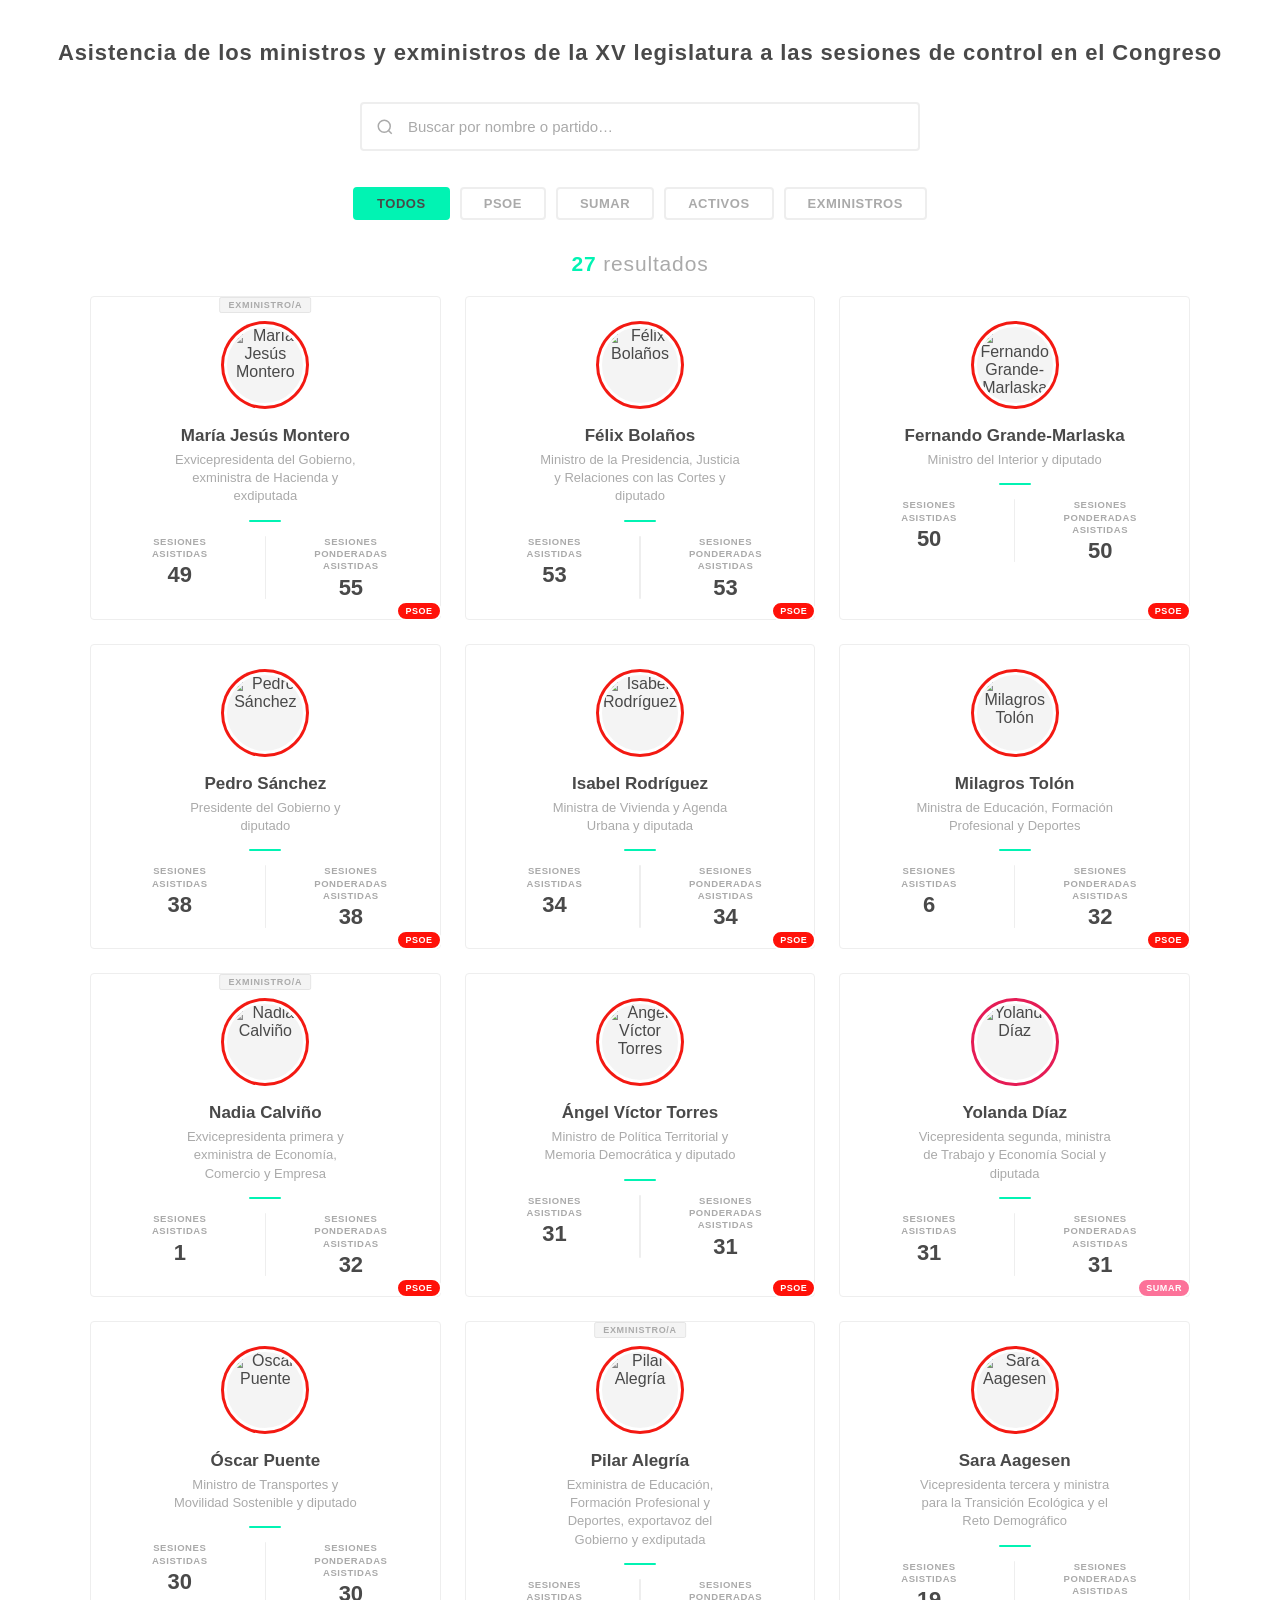
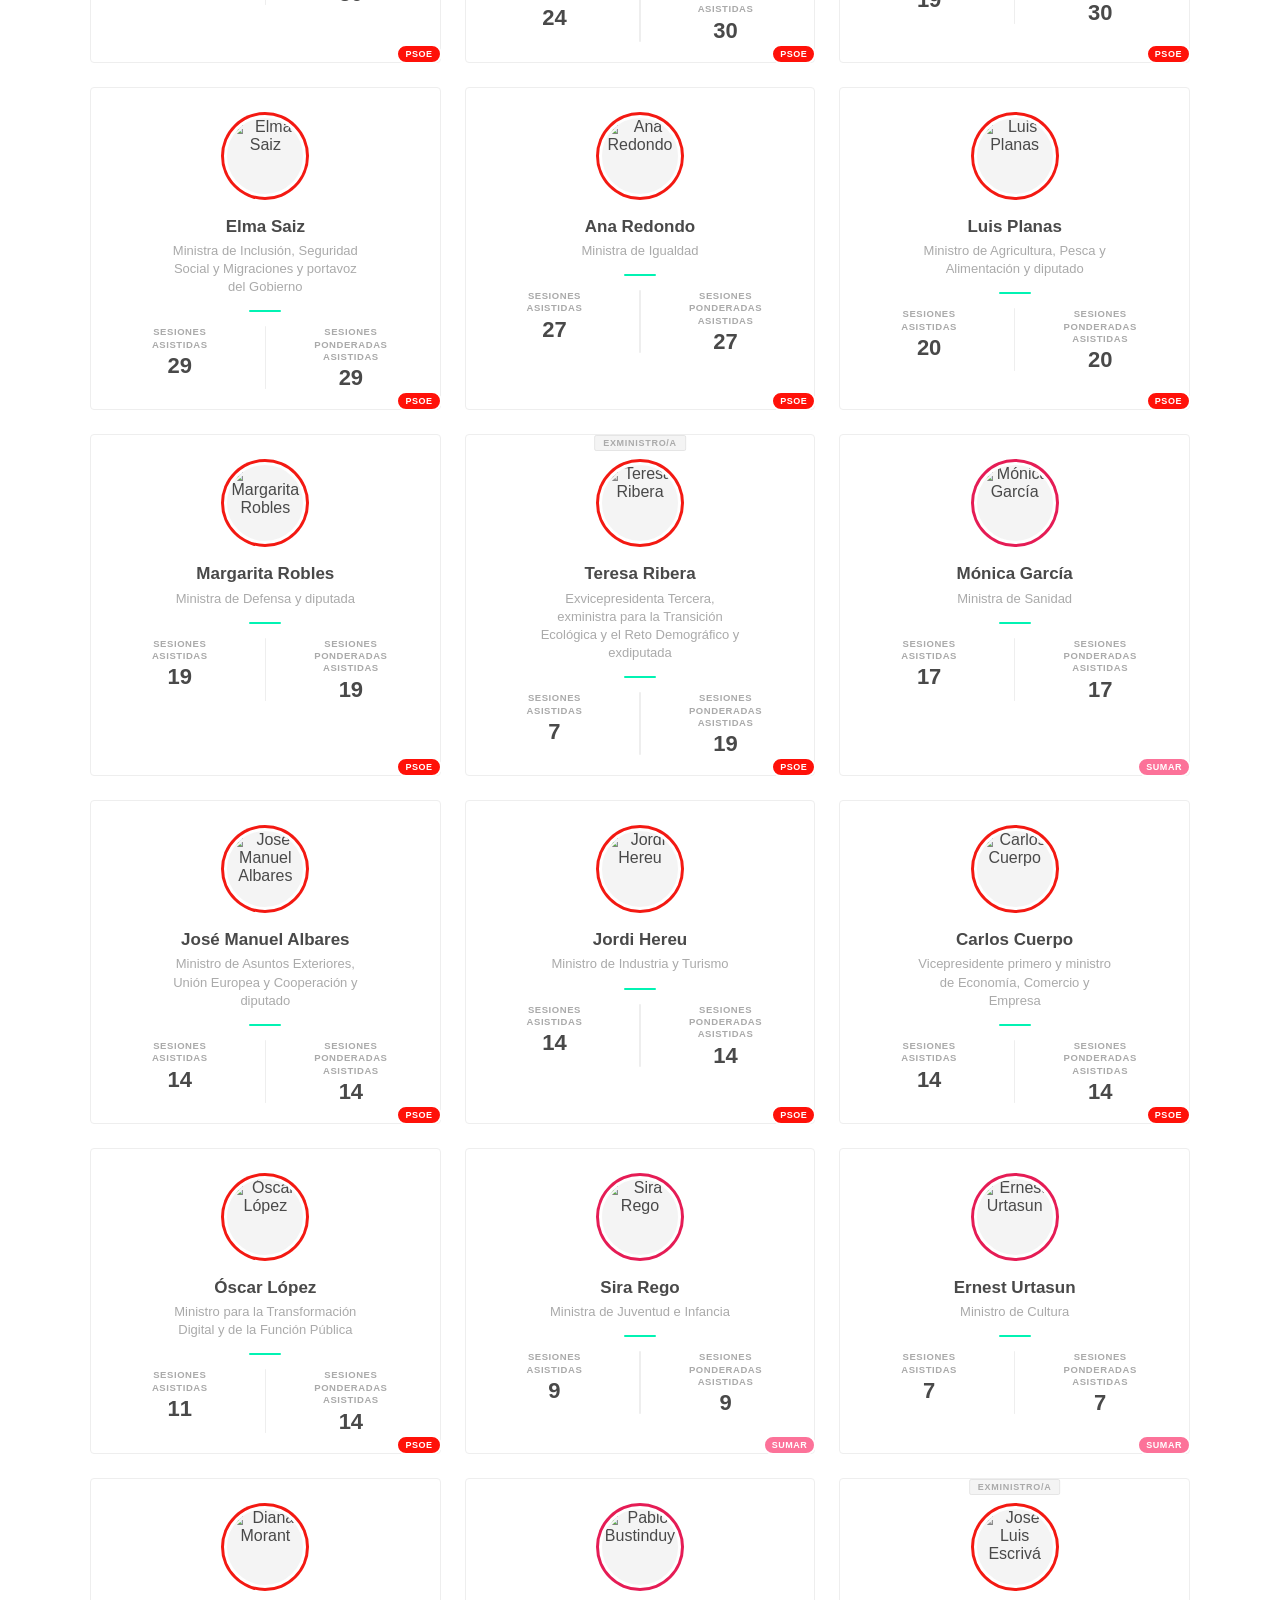
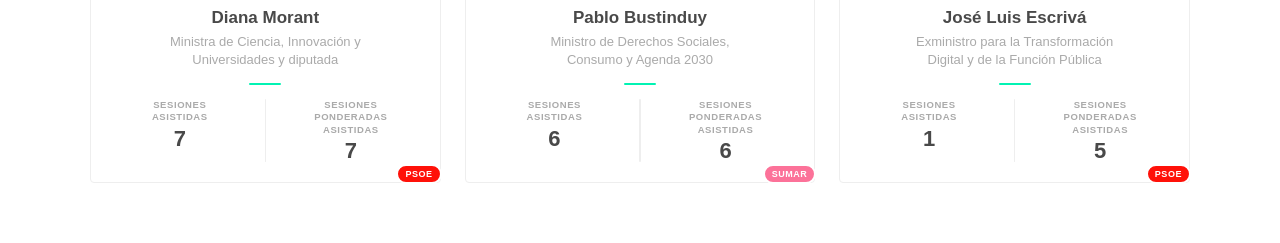
==== visualizaciones/asistencia-ministros-sesiones-control.html @ 1bb52918 "Asistencia de los Ministros a las sesiones de control" ====
<!DOCTYPE html>
<html lang="es">
<head>
<meta charset="UTF-8">
<meta name="viewport" content="width=device-width, initial-scale=1.0">
<title>Buscador de Ministros</title>
<style>
  * { box-sizing: border-box; margin: 0; padding: 0; }

  body {
    font-family: 'Helvetica Neue', Helvetica, Arial, sans-serif;
    background: #fff;
    color: #494949;
    min-height: 100vh;
    padding: 40px 20px 60px;
  }

  .header {
    text-align: center;
    margin-bottom: 36px;
  }

  .header h1 {
    font-size: 22px;
    font-weight: 700;
    letter-spacing: 0.04em;
    color: #494949;
    margin-bottom: 6px;
  }

  .search-wrap {
    max-width: 560px;
    margin: 0 auto 36px;
    position: relative;
  }

  .search-wrap input {
    width: 100%;
    padding: 14px 20px 14px 46px;
    border: 2px solid #eeeeee;
    border-radius: 4px;
    font-family: 'Helvetica Neue', Helvetica, Arial, sans-serif;
    font-size: 15px;
    color: #494949;
    background: #fff;
    outline: none;
    transition: border-color 0.2s;
  }

  .search-wrap input:focus {
    border-color: #01f3b3;
  }

  .search-wrap input::placeholder {
    color: #aaaaaa;
  }

  .search-icon {
    position: absolute;
    left: 16px;
    top: 50%;
    transform: translateY(-50%);
    width: 18px;
    height: 18px;
    color: #aaaaaa;
    pointer-events: none;
  }

  .filters {
    display: flex;
    gap: 10px;
    justify-content: center;
    margin-bottom: 32px;
    flex-wrap: wrap;
  }

  .filter-btn {
    padding: 7px 22px;
    border-radius: 4px;
    border: 2px solid #eeeeee;
    background: #fff;
    font-family: 'Helvetica Neue', Helvetica, Arial, sans-serif;
    font-size: 13px;
    font-weight: 600;
    color: #aaaaaa;
    cursor: pointer;
    letter-spacing: 0.04em;
    text-transform: uppercase;
    transition: all 0.2s;
  }

  .filter-btn:hover {
    border-color: #01f3b3;
    color: #494949;
  }

  .filter-btn.active {
    background: #01f3b3;
    border-color: #01f3b3;
    color: #494949;
  }

  .grid {
    display: grid;
    grid-template-columns: repeat(auto-fill, minmax(260px, 1fr));
    gap: 24px;
    max-width: 1100px;
    margin: 0 auto;
  }

  .card {
    background: #fff;
    border: 1.5px solid #eeeeee;
    border-radius: 4px;
    padding: 24px 20px 20px;
    display: flex;
    flex-direction: column;
    align-items: center;
    text-align: center;
    position: relative;
  }

  .card:hover {
    transform: translateY(-2px);
  }

  /* Photo circle */
  .photo-wrap {
    position: relative;
    margin-bottom: 16px;
  }

  .photo-ring {
    width: 88px;
    height: 88px;
    border-radius: 50%;
    padding: 3px;
    display: flex;
    align-items: center;
    justify-content: center;
    flex-shrink: 0;
  }

  .photo-ring.psoe { background: #f31912; }
  .photo-ring.sumar { background: #e51c55; }

  .photo-inner {
    width: 100%;
    height: 100%;
    border-radius: 50%;
    overflow: hidden;
    background: #f4f4f4;
    display: flex;
    align-items: center;
    justify-content: center;
    border: 3px solid #fff;
  }

  .photo-inner img {
    width: 100%;
    height: 100%;
    object-fit: cover;
    border-radius: 50%;
  }

  .photo-inner.bw img {
    filter: grayscale(100%);
  }

  /* Placeholder icon */
  .photo-placeholder {
    width: 100%;
    height: 100%;
    border-radius: 50%;
    display: flex;
    align-items: center;
    justify-content: center;
    background: #f4f4f4;
  }

  .photo-placeholder svg {
    width: 40px;
    height: 40px;
    color: #cccccc;
  }

  .photo-inner.bw .photo-placeholder {
    filter: grayscale(100%);
  }

  /* Partido badge */
  .partido-badge {
    position: absolute;
    bottom: -2px;
    right: -2px;
    font-size: 9px;
    font-weight: 800;
    letter-spacing: 0.06em;
    text-transform: uppercase;
    padding: 3px 7px;
    border-radius: 10px;
    border: 2px solid #fff;
    color: #fff;
  }

  .partido-badge.psoe { background: #ff1109; }
  .partido-badge.sumar { background: #fc7299; }

  /* Inactivo tag */
  .inactive-tag {
    position: absolute;
    top: 0px;
    left: 50%;
    transform: translateX(-50%);
    font-size: 9px;
    font-weight: 700;
    letter-spacing: 0.08em;
    text-transform: uppercase;
    color: #aaaaaa;
    background: #f4f4f4;
    border-radius: 2px;
    padding: 2px 8px;
    white-space: nowrap;
    border: 1px solid #e5e5e5;
  }

  .card-name {
    font-size: 17px;
    font-weight: 700;
    color: #494949;
    margin-bottom: 4px;
    line-height: 1.3;
  }

  .card-cargo {
    font-size: 13px;
    color: #aaaaaa;
    line-height: 1.4;
    margin-bottom: 14px;
    max-width: 200px;
  }

  .divider {
    width: 32px;
    height: 2px;
    background: #01f3b3;
    border-radius: 2px;
    margin: 0 auto 14px;
  }

  .stats {
    display: flex;
    gap: 16px;
    justify-content: center;
    width: 100%;
  }

  .stat {
    display: flex;
    flex-direction: column;
    align-items: center;
    flex: 1;
  }

  .stat-label {
    font-size: 9.5px;
    text-transform: uppercase;
    letter-spacing: 0.06em;
    color: #aaaaaa;
    font-weight: 600;
    margin-bottom: 4px;
    line-height: 1.3;
    text-align: center;
  }

  .stat-value {
    font-size: 22px;
    font-weight: 800;
    color: #494949;
    line-height: 1;
  }

  .stat-divider {
    width: 1.5px;
    background: #eeeeee;
    align-self: stretch;
    border-radius: 2px;
    flex-shrink: 0;
  }

  .no-results {
    text-align: center;
    color: #aaaaaa;
    font-size: 14px;
    grid-column: 1 / -1;
    padding: 40px 0;
  }

  .count {
    text-align: center;
    font-size: 21px;
    color: #aaaaaa;
    letter-spacing: 0.04em;
    margin-bottom: 20px;
  }

  .count span {
    color: #01f3b3;
    font-weight: 700;
  }
</style>
</head>
<body>

<div class="header">
  <h1>Asistencia de los ministros y exministros de la XV legislatura a las sesiones de control en el Congreso</h1>
</div>

<div class="search-wrap">
  <svg class="search-icon" fill="none" stroke="currentColor" stroke-width="2" viewBox="0 0 24 24">
    <circle cx="11" cy="11" r="8"/><line x1="21" y1="21" x2="16.65" y2="16.65"/>
  </svg>
  <input type="text" id="searchInput" placeholder="Buscar por nombre o partido…" oninput="filterCards()">
</div>

<div class="filters">
  <button class="filter-btn active" onclick="setFilter('todos', this)">Todos</button>
  <button class="filter-btn" onclick="setFilter('PSOE', this)">PSOE</button>
  <button class="filter-btn" onclick="setFilter('SUMAR', this)">Sumar</button>
  <button class="filter-btn" onclick="setFilter('activos', this)">Activos</button>
  <button class="filter-btn" onclick="setFilter('exministros', this)">Exministros</button>
</div>

<div class="count" id="count"></div>
<div class="grid" id="grid"></div>

<script>
const data = [
  { foto: "files/fotos/ministra_maria_jesus_montero.jpg", nombre: "María Jesús Montero", cargo: "Exvicepresidenta del Gobierno, exministra de Hacienda y exdiputada", partido: "PSOE", activo: false, sesiones: 49, ponderado: 55 },
  { foto: "files/fotos/ministro_felix_bolanos.jpg", nombre: "Félix Bolaños", cargo: "Ministro de la Presidencia, Justicia y Relaciones con las Cortes y diputado", partido: "PSOE", activo: true, sesiones: 53, ponderado: 53 },
  { foto: "files/fotos/ministro_fernando_marlaska.jpg", nombre: "Fernando Grande-Marlaska", cargo: "Ministro del Interior y diputado", partido: "PSOE", activo: true, sesiones: 50, ponderado: 50 },
  { foto: "files/fotos/presidente_pedro_sanchez.png", nombre: "Pedro Sánchez", cargo: "Presidente del Gobierno y diputado", partido: "PSOE", activo: true, sesiones: 38, ponderado: 38 },
  { foto: "files/fotos/ministra_isabel_rodriguez.jpg", nombre: "Isabel Rodríguez", cargo: "Ministra de Vivienda y Agenda Urbana y diputada", partido: "PSOE", activo: true, sesiones: 34, ponderado: 34 },
  { foto: "files/fotos/ministra-milagros-tolon.png", nombre: "Milagros Tolón", cargo: "Ministra de Educación, Formación Profesional y Deportes", partido: "PSOE", activo: true, sesiones: 6, ponderado: 32 },
  { foto: "files/fotos/ministra_nadia_calviño.jpg", nombre: "Nadia Calviño", cargo: "Exvicepresidenta primera y exministra de Economía, Comercio y Empresa", partido: "PSOE", activo: false, sesiones: 1, ponderado: 32 },
  { foto: "files/fotos/ministro_angel_victor_torres.jpg", nombre: "Ángel Víctor Torres", cargo: "Ministro de Política Territorial y Memoria Democrática y diputado", partido: "PSOE", activo: true, sesiones: 31, ponderado: 31 },
  { foto: "files/fotos/ministra_yolanda_diaz.jpg", nombre: "Yolanda Díaz", cargo: "Vicepresidenta segunda, ministra de Trabajo y Economía Social y diputada", partido: "SUMAR", activo: true, sesiones: 31, ponderado: 31 },
  { foto: "files/fotos/ministro_oscar_puente.jpg", nombre: "Óscar Puente", cargo: "Ministro de Transportes y Movilidad Sostenible y diputado", partido: "PSOE", activo: true, sesiones: 30, ponderado: 30 },
  { foto: "files/fotos/ministra_pilar_alegria.jpg", nombre: "Pilar Alegría", cargo: "Exministra de Educación, Formación Profesional y Deportes, exportavoz del Gobierno y exdiputada", partido: "PSOE", activo: false, sesiones: 24, ponderado: 30 },
  { foto: "files/fotos/ministra-sara-aagesen.png", nombre: "Sara Aagesen", cargo: "Vicepresidenta tercera y ministra para la Transición Ecológica y el Reto Demográfico", partido: "PSOE", activo: true, sesiones: 19, ponderado: 30 },
  { foto: "files/fotos/ministra_elma_saiz.jpg", nombre: "Elma Saiz", cargo: "Ministra de Inclusión, Seguridad Social y Migraciones y portavoz del Gobierno", partido: "PSOE", activo: true, sesiones: 29, ponderado: 29 },
  { foto: "files/fotos/ministra_ana_redondo.jpg", nombre: "Ana Redondo", cargo: "Ministra de Igualdad", partido: "PSOE", activo: true, sesiones: 27, ponderado: 27 },
  { foto: "files/fotos/ministro_luis_planas.jpg", nombre: "Luis Planas", cargo: "Ministro de Agricultura, Pesca y Alimentación y diputado", partido: "PSOE", activo: true, sesiones: 20, ponderado: 20 },
  { foto: "files/fotos/ministra_margarita_robles.jpg", nombre: "Margarita Robles", cargo: "Ministra de Defensa y diputada", partido: "PSOE", activo: true, sesiones: 19, ponderado: 19 },
  { foto: "files/fotos/ministra_teresa_ribera.jpg", nombre: "Teresa Ribera", cargo: "Exvicepresidenta Tercera, exministra para la Transición Ecológica y el Reto Demográfico y exdiputada", partido: "PSOE", activo: false, sesiones: 7, ponderado: 19 },
  { foto: "files/fotos/ministra_monica_garcia.jpg", nombre: "Mónica García", cargo: "Ministra de Sanidad", partido: "SUMAR", activo: true, sesiones: 17, ponderado: 17 },
  { foto: "files/fotos/ministro_jose_manuel_albares.jpg", nombre: "José Manuel Albares", cargo: "Ministro de Asuntos Exteriores, Unión Europea y Cooperación y diputado", partido: "PSOE", activo: true, sesiones: 14, ponderado: 14 },
  { foto: "files/fotos/ministro_jordi_hereu.jpg", nombre: "Jordi Hereu", cargo: "Ministro de Industria y Turismo", partido: "PSOE", activo: true, sesiones: 14, ponderado: 14 },
  { foto: "files/fotos/ministro_carlos_cuerpo.jpg", nombre: "Carlos Cuerpo", cargo: "Vicepresidente primero y ministro de Economía, Comercio y Empresa", partido: "PSOE", activo: true, sesiones: 14, ponderado: 14 },
  { foto: "files/fotos/ministro-oscar-lopez.jpg", nombre: "Óscar López", cargo: "Ministro para la Transformación Digital y de la Función Pública", partido: "PSOE", activo: true, sesiones: 11, ponderado: 14 },
  { foto: "files/fotos/ministra_sira_abed.jpg", nombre: "Sira Rego", cargo: "Ministra de Juventud e Infancia", partido: "SUMAR", activo: true, sesiones: 9, ponderado: 9 },
  { foto: "files/fotos/ministro_ernest_urtasun.jpg", nombre: "Ernest Urtasun", cargo: "Ministro de Cultura", partido: "SUMAR", activo: true, sesiones: 7, ponderado: 7 },
  { foto: "files/fotos/ministra_diana_morant.jpg", nombre: "Diana Morant", cargo: "Ministra de Ciencia, Innovación y Universidades y diputada", partido: "PSOE", activo: true, sesiones: 7, ponderado: 7 },
  { foto: "files/fotos/ministro_pablo_bustinduy.jpg", nombre: "Pablo Bustinduy", cargo: "Ministro de Derechos Sociales, Consumo y Agenda 2030", partido: "SUMAR", activo: true, sesiones: 6, ponderado: 6 },
  { foto: "files/fotos/ministro_jose_luis_escriva.jpg", nombre: "José Luis Escrivá", cargo: "Exministro para la Transformación Digital y de la Función Pública", partido: "PSOE", activo: false, sesiones: 1, ponderado: 5 },
];

let activeFilter = 'todos';

function setFilter(filter, btn) {
  activeFilter = filter;
  document.querySelectorAll('.filter-btn').forEach(b => b.classList.remove('active'));
  btn.classList.add('active');
  filterCards();
}

function filterCards() {
  const q = document.getElementById('searchInput').value.toLowerCase().trim();
  const grid = document.getElementById('grid');
  grid.innerHTML = '';

  const filtered = data.filter(p => {
    const matchSearch = !q ||
      p.nombre.toLowerCase().includes(q) ||
      p.partido.toLowerCase().includes(q);

    const matchFilter =
      activeFilter === 'todos' ? true :
      activeFilter === 'PSOE' ? p.partido === 'PSOE' :
      activeFilter === 'SUMAR' ? p.partido === 'SUMAR' :
      activeFilter === 'activos' ? p.activo :
      activeFilter === 'exministros' ? !p.activo : true;

    return matchSearch && matchFilter;
  });

  const countEl = document.getElementById('count');
  countEl.innerHTML = `<span>${filtered.length}</span> resultado${filtered.length !== 1 ? 's' : ''}`;

  if (filtered.length === 0) {
    grid.innerHTML = '<p class="no-results">No se encontraron resultados.</p>';
    return;
  }

  filtered.forEach(p => {
    const slug = p.nombre.toLowerCase().replace(/\s+/g, '-').replace(/[^a-z0-9\-]/g, '');
    const partidoClass = p.partido === 'PSOE' ? 'psoe' : 'sumar';
    const bwClass = !p.activo ? 'bw' : '';

    const card = document.createElement('div');
    card.className = 'card';

    card.innerHTML = `
      ${!p.activo ? '<span class="inactive-tag">Exministro/a</span>' : ''}
      <div class="photo-wrap">
        <div class="photo-ring ${partidoClass}">
          <div class="photo-inner ${bwClass}" id="photo-inner-${slug}">
            <img src="fotos/${slug}.jpg" alt="${p.nombre}"
                 onerror="this.parentNode.innerHTML='<div class=\'photo-placeholder\'><svg fill=\'none\' stroke=\'currentColor\' stroke-width=\'1.5\' viewBox=\'0 0 24 24\'><path stroke-linecap=\'round\' stroke-linejoin=\'round\' d=\'M15.75 6a3.75 3.75 0 11-7.5 0 3.75 3.75 0 017.5 0zM4.501 20.118a7.5 7.5 0 0114.998 0A17.933 17.933 0 0112 21.75c-2.676 0-5.216-.584-7.499-1.632z\'/></svg></div>'">
          </div>
          </div>
        </div>
        <span class="partido-badge ${partidoClass}">${p.partido}</span>
      </div>
      <div class="card-name">${p.nombre}</div>
      <div class="card-cargo">${p.cargo}</div>
      <div class="divider"></div>
      <div class="stats">
        <div class="stat">
          <div class="stat-label">Sesiones<br>asistidas</div>
          <div class="stat-value">${p.sesiones}</div>
        </div>
        <div class="stat-divider"></div>
        <div class="stat">
          <div class="stat-label">Sesiones<br>ponderadas<br>asistidas</div>
          <div class="stat-value">${p.ponderado}</div>
        </div>
      </div>
    `;

    grid.appendChild(card);
  });
}

filterCards();
</script>
</body>
</html>
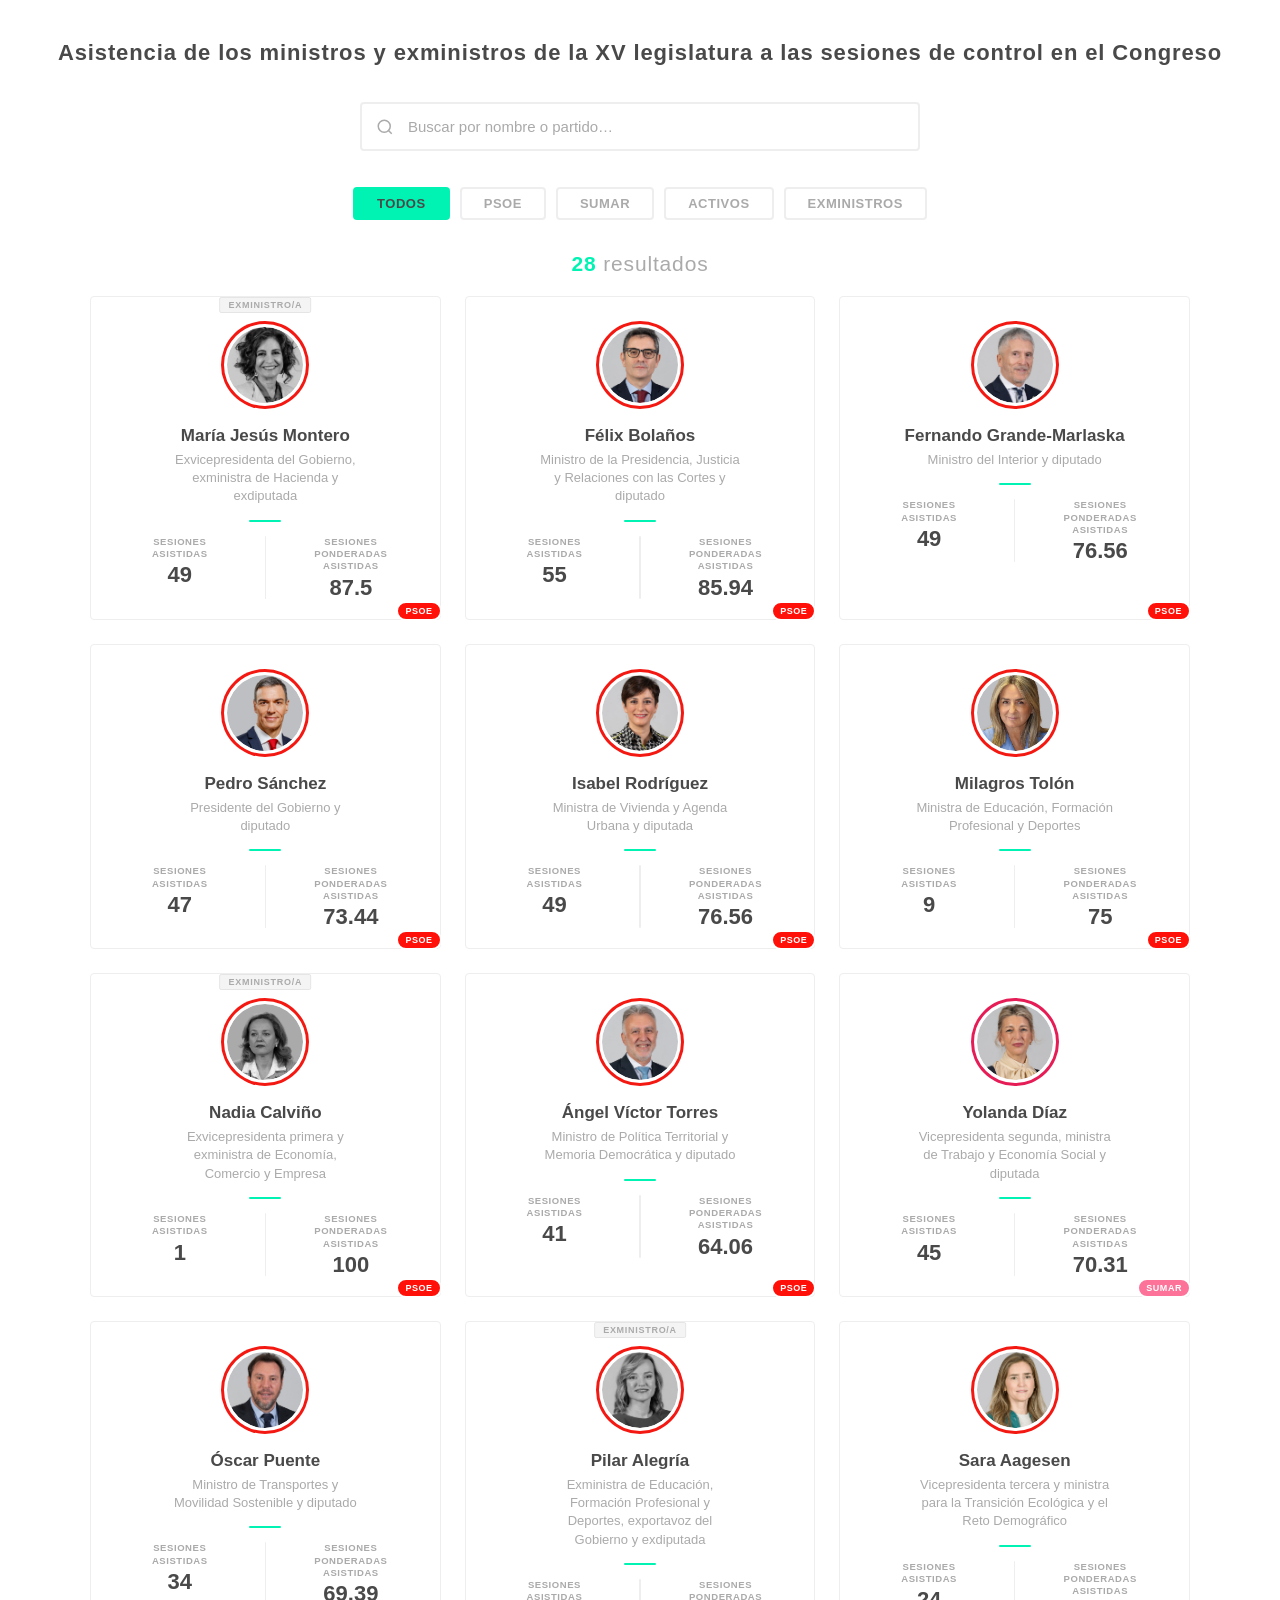
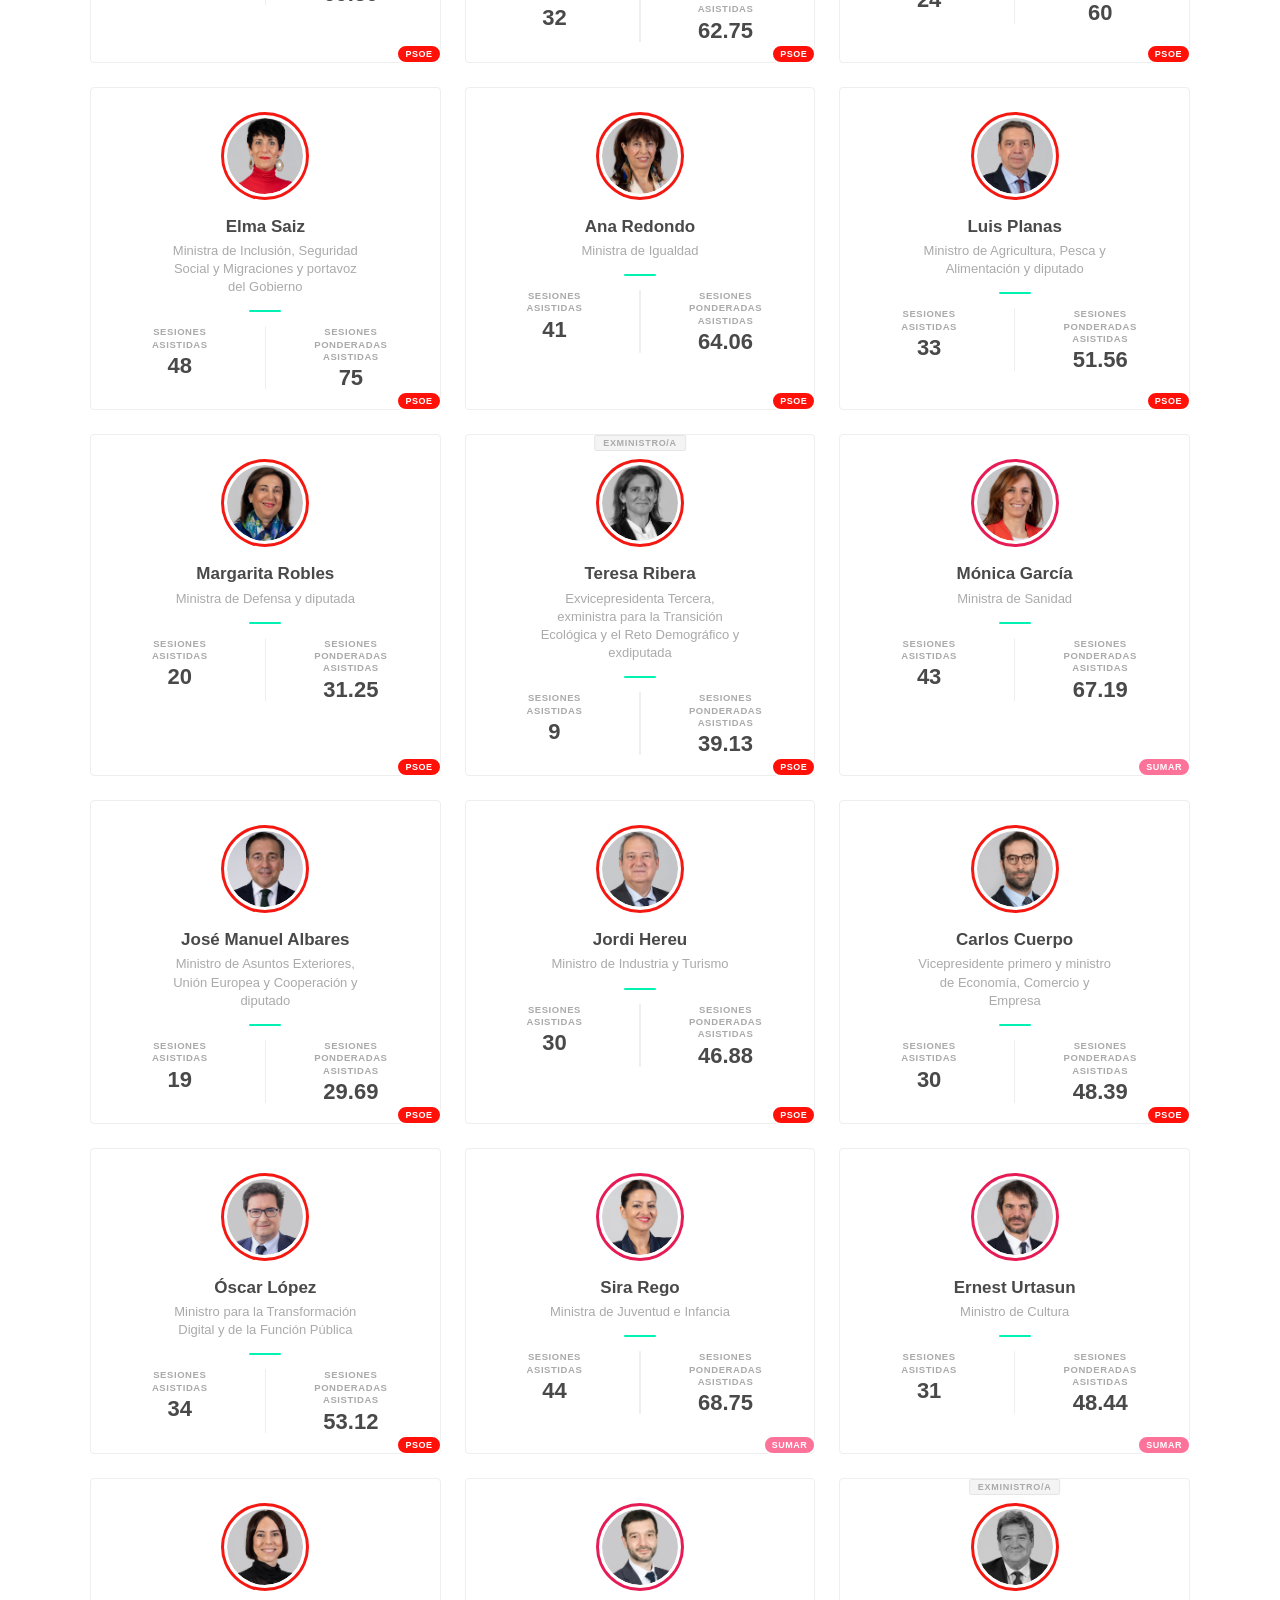
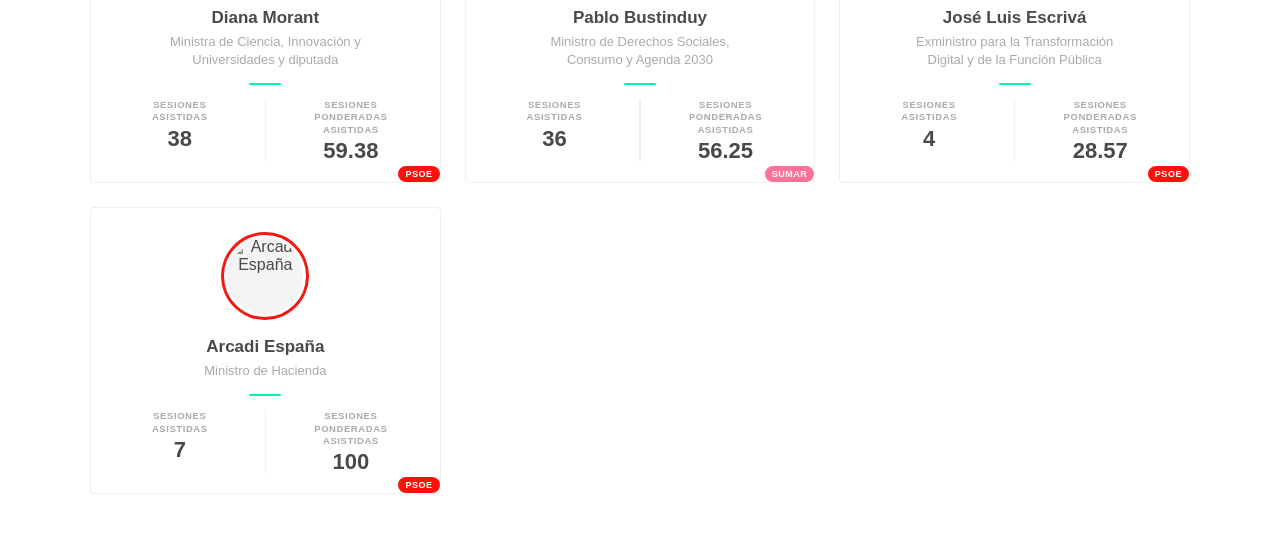
==== commit 9e8d1ecb: "fix const data" ====
--- a/visualizaciones/asistencia-ministros-sesiones-control.html
+++ b/visualizaciones/asistencia-ministros-sesiones-control.html
@@ -336,33 +336,34 @@
 
 <script>
 const data = [
-  { foto: "files/fotos/ministra_maria_jesus_montero.jpg", nombre: "María Jesús Montero", cargo: "Exvicepresidenta del Gobierno, exministra de Hacienda y exdiputada", partido: "PSOE", activo: false, sesiones: 49, ponderado: 55 },
-  { foto: "files/fotos/ministro_felix_bolanos.jpg", nombre: "Félix Bolaños", cargo: "Ministro de la Presidencia, Justicia y Relaciones con las Cortes y diputado", partido: "PSOE", activo: true, sesiones: 53, ponderado: 53 },
-  { foto: "files/fotos/ministro_fernando_marlaska.jpg", nombre: "Fernando Grande-Marlaska", cargo: "Ministro del Interior y diputado", partido: "PSOE", activo: true, sesiones: 50, ponderado: 50 },
-  { foto: "files/fotos/presidente_pedro_sanchez.png", nombre: "Pedro Sánchez", cargo: "Presidente del Gobierno y diputado", partido: "PSOE", activo: true, sesiones: 38, ponderado: 38 },
-  { foto: "files/fotos/ministra_isabel_rodriguez.jpg", nombre: "Isabel Rodríguez", cargo: "Ministra de Vivienda y Agenda Urbana y diputada", partido: "PSOE", activo: true, sesiones: 34, ponderado: 34 },
-  { foto: "files/fotos/ministra-milagros-tolon.png", nombre: "Milagros Tolón", cargo: "Ministra de Educación, Formación Profesional y Deportes", partido: "PSOE", activo: true, sesiones: 6, ponderado: 32 },
-  { foto: "files/fotos/ministra_nadia_calviño.jpg", nombre: "Nadia Calviño", cargo: "Exvicepresidenta primera y exministra de Economía, Comercio y Empresa", partido: "PSOE", activo: false, sesiones: 1, ponderado: 32 },
-  { foto: "files/fotos/ministro_angel_victor_torres.jpg", nombre: "Ángel Víctor Torres", cargo: "Ministro de Política Territorial y Memoria Democrática y diputado", partido: "PSOE", activo: true, sesiones: 31, ponderado: 31 },
-  { foto: "files/fotos/ministra_yolanda_diaz.jpg", nombre: "Yolanda Díaz", cargo: "Vicepresidenta segunda, ministra de Trabajo y Economía Social y diputada", partido: "SUMAR", activo: true, sesiones: 31, ponderado: 31 },
-  { foto: "files/fotos/ministro_oscar_puente.jpg", nombre: "Óscar Puente", cargo: "Ministro de Transportes y Movilidad Sostenible y diputado", partido: "PSOE", activo: true, sesiones: 30, ponderado: 30 },
-  { foto: "files/fotos/ministra_pilar_alegria.jpg", nombre: "Pilar Alegría", cargo: "Exministra de Educación, Formación Profesional y Deportes, exportavoz del Gobierno y exdiputada", partido: "PSOE", activo: false, sesiones: 24, ponderado: 30 },
-  { foto: "files/fotos/ministra-sara-aagesen.png", nombre: "Sara Aagesen", cargo: "Vicepresidenta tercera y ministra para la Transición Ecológica y el Reto Demográfico", partido: "PSOE", activo: true, sesiones: 19, ponderado: 30 },
-  { foto: "files/fotos/ministra_elma_saiz.jpg", nombre: "Elma Saiz", cargo: "Ministra de Inclusión, Seguridad Social y Migraciones y portavoz del Gobierno", partido: "PSOE", activo: true, sesiones: 29, ponderado: 29 },
-  { foto: "files/fotos/ministra_ana_redondo.jpg", nombre: "Ana Redondo", cargo: "Ministra de Igualdad", partido: "PSOE", activo: true, sesiones: 27, ponderado: 27 },
-  { foto: "files/fotos/ministro_luis_planas.jpg", nombre: "Luis Planas", cargo: "Ministro de Agricultura, Pesca y Alimentación y diputado", partido: "PSOE", activo: true, sesiones: 20, ponderado: 20 },
-  { foto: "files/fotos/ministra_margarita_robles.jpg", nombre: "Margarita Robles", cargo: "Ministra de Defensa y diputada", partido: "PSOE", activo: true, sesiones: 19, ponderado: 19 },
-  { foto: "files/fotos/ministra_teresa_ribera.jpg", nombre: "Teresa Ribera", cargo: "Exvicepresidenta Tercera, exministra para la Transición Ecológica y el Reto Demográfico y exdiputada", partido: "PSOE", activo: false, sesiones: 7, ponderado: 19 },
-  { foto: "files/fotos/ministra_monica_garcia.jpg", nombre: "Mónica García", cargo: "Ministra de Sanidad", partido: "SUMAR", activo: true, sesiones: 17, ponderado: 17 },
-  { foto: "files/fotos/ministro_jose_manuel_albares.jpg", nombre: "José Manuel Albares", cargo: "Ministro de Asuntos Exteriores, Unión Europea y Cooperación y diputado", partido: "PSOE", activo: true, sesiones: 14, ponderado: 14 },
-  { foto: "files/fotos/ministro_jordi_hereu.jpg", nombre: "Jordi Hereu", cargo: "Ministro de Industria y Turismo", partido: "PSOE", activo: true, sesiones: 14, ponderado: 14 },
-  { foto: "files/fotos/ministro_carlos_cuerpo.jpg", nombre: "Carlos Cuerpo", cargo: "Vicepresidente primero y ministro de Economía, Comercio y Empresa", partido: "PSOE", activo: true, sesiones: 14, ponderado: 14 },
-  { foto: "files/fotos/ministro-oscar-lopez.jpg", nombre: "Óscar López", cargo: "Ministro para la Transformación Digital y de la Función Pública", partido: "PSOE", activo: true, sesiones: 11, ponderado: 14 },
-  { foto: "files/fotos/ministra_sira_abed.jpg", nombre: "Sira Rego", cargo: "Ministra de Juventud e Infancia", partido: "SUMAR", activo: true, sesiones: 9, ponderado: 9 },
-  { foto: "files/fotos/ministro_ernest_urtasun.jpg", nombre: "Ernest Urtasun", cargo: "Ministro de Cultura", partido: "SUMAR", activo: true, sesiones: 7, ponderado: 7 },
-  { foto: "files/fotos/ministra_diana_morant.jpg", nombre: "Diana Morant", cargo: "Ministra de Ciencia, Innovación y Universidades y diputada", partido: "PSOE", activo: true, sesiones: 7, ponderado: 7 },
-  { foto: "files/fotos/ministro_pablo_bustinduy.jpg", nombre: "Pablo Bustinduy", cargo: "Ministro de Derechos Sociales, Consumo y Agenda 2030", partido: "SUMAR", activo: true, sesiones: 6, ponderado: 6 },
-  { foto: "files/fotos/ministro_jose_luis_escriva.jpg", nombre: "José Luis Escrivá", cargo: "Exministro para la Transformación Digital y de la Función Pública", partido: "PSOE", activo: false, sesiones: 1, ponderado: 5 },
+  { foto: "files/fotos/ministra_maria_jesus_montero.jpg", nombre: "María Jesús Montero", cargo: "Exvicepresidenta del Gobierno, exministra de Hacienda y exdiputada", partido: "PSOE", activo: false, sesiones: 49, ponderado: 87.5 },
+  { foto: "files/fotos/ministro_felix_bolanos.jpg", nombre: "Félix Bolaños", cargo: "Ministro de la Presidencia, Justicia y Relaciones con las Cortes y diputado", partido: "PSOE", activo: true, sesiones: 55, ponderado: 85.94 },
+  { foto: "files/fotos/ministro_fernando_marlaska.jpg", nombre: "Fernando Grande-Marlaska", cargo: "Ministro del Interior y diputado", partido: "PSOE", activo: true, sesiones: 49, ponderado: 76.56 },
+  { foto: "files/fotos/presidente_pedro_sanchez.png", nombre: "Pedro Sánchez", cargo: "Presidente del Gobierno y diputado", partido: "PSOE", activo: true, sesiones: 47, ponderado: 73.44 },
+  { foto: "files/fotos/ministra_isabel_rodriguez.jpg", nombre: "Isabel Rodríguez", cargo: "Ministra de Vivienda y Agenda Urbana y diputada", partido: "PSOE", activo: true, sesiones: 49, ponderado: 76.56 },
+  { foto: "files/fotos/ministra-milagros-tolon.png", nombre: "Milagros Tolón", cargo: "Ministra de Educación, Formación Profesional y Deportes", partido: "PSOE", activo: true, sesiones: 9, ponderado: 75 },
+  { foto: "files/fotos/ministra_nadia_calvino.png", nombre: "Nadia Calviño", cargo: "Exvicepresidenta primera y exministra de Economía, Comercio y Empresa", partido: "PSOE", activo: false, sesiones: 1, ponderado: 100 },
+  { foto: "files/fotos/ministro_angel_victor_torres.jpg", nombre: "Ángel Víctor Torres", cargo: "Ministro de Política Territorial y Memoria Democrática y diputado", partido: "PSOE", activo: true, sesiones: 41, ponderado: 64.06 },
+  { foto: "files/fotos/ministra_yolanda_diaz.jpg", nombre: "Yolanda Díaz", cargo: "Vicepresidenta segunda, ministra de Trabajo y Economía Social y diputada", partido: "SUMAR", activo: true, sesiones: 45, ponderado: 70.31 },
+  { foto: "files/fotos/ministro_oscar_puente.jpg", nombre: "Óscar Puente", cargo: "Ministro de Transportes y Movilidad Sostenible y diputado", partido: "PSOE", activo: true, sesiones: 34, ponderado: 69.39 },
+  { foto: "files/fotos/ministra_pilar_alegria.jpg", nombre: "Pilar Alegría", cargo: "Exministra de Educación, Formación Profesional y Deportes, exportavoz del Gobierno y exdiputada", partido: "PSOE", activo: false, sesiones: 32, ponderado: 62.75 },
+  { foto: "files/fotos/ministra-sara-aagesen.png", nombre: "Sara Aagesen", cargo: "Vicepresidenta tercera y ministra para la Transición Ecológica y el Reto Demográfico", partido: "PSOE", activo: true, sesiones: 24, ponderado: 60 },
+  { foto: "files/fotos/ministra_elma_saiz.jpg", nombre: "Elma Saiz", cargo: "Ministra de Inclusión, Seguridad Social y Migraciones y portavoz del Gobierno", partido: "PSOE", activo: true, sesiones: 48, ponderado: 75 },
+  { foto: "files/fotos/ministra_ana_redondo.jpg", nombre: "Ana Redondo", cargo: "Ministra de Igualdad", partido: "PSOE", activo: true, sesiones: 41, ponderado: 64.06 },
+  { foto: "files/fotos/ministro_luis_planas.jpg", nombre: "Luis Planas", cargo: "Ministro de Agricultura, Pesca y Alimentación y diputado", partido: "PSOE", activo: true, sesiones: 33, ponderado: 51.56 },
+  { foto: "files/fotos/ministra_margarita_robles.jpg", nombre: "Margarita Robles", cargo: "Ministra de Defensa y diputada", partido: "PSOE", activo: true, sesiones: 20, ponderado: 31.25 },
+  { foto: "files/fotos/ministra_teresa_ribera.jpg", nombre: "Teresa Ribera", cargo: "Exvicepresidenta Tercera, exministra para la Transición Ecológica y el Reto Demográfico y exdiputada", partido: "PSOE", activo: false, sesiones: 9, ponderado: 39.13 },
+  { foto: "files/fotos/ministra_monica_garcia.jpg", nombre: "Mónica García", cargo: "Ministra de Sanidad", partido: "SUMAR", activo: true, sesiones: 43, ponderado: 67.19 },
+  { foto: "files/fotos/ministro_jose_manuel_albares.jpg", nombre: "José Manuel Albares", cargo: "Ministro de Asuntos Exteriores, Unión Europea y Cooperación y diputado", partido: "PSOE", activo: true, sesiones: 19, ponderado: 29.69 },
+  { foto: "files/fotos/ministro_jordi_hereu.jpg", nombre: "Jordi Hereu", cargo: "Ministro de Industria y Turismo", partido: "PSOE", activo: true, sesiones: 30, ponderado: 46.88 },
+  { foto: "files/fotos/ministro_carlos_cuerpo.png", nombre: "Carlos Cuerpo", cargo: "Vicepresidente primero y ministro de Economía, Comercio y Empresa", partido: "PSOE", activo: true, sesiones: 30, ponderado: 48.39 },
+  { foto: "files/fotos/ministro-oscar-lopez.png", nombre: "Óscar López", cargo: "Ministro para la Transformación Digital y de la Función Pública", partido: "PSOE", activo: true, sesiones: 34, ponderado: 53.12 },
+  { foto: "files/fotos/ministra_sira_abed.jpg", nombre: "Sira Rego", cargo: "Ministra de Juventud e Infancia", partido: "SUMAR", activo: true, sesiones: 44, ponderado: 68.75 },
+  { foto: "files/fotos/ministro_ernest_urtasun.jpg", nombre: "Ernest Urtasun", cargo: "Ministro de Cultura", partido: "SUMAR", activo: true, sesiones: 31, ponderado: 48.44 },
+  { foto: "files/fotos/ministra_diana_morant.jpg", nombre: "Diana Morant", cargo: "Ministra de Ciencia, Innovación y Universidades y diputada", partido: "PSOE", activo: true, sesiones: 38, ponderado: 59.38 },
+  { foto: "files/fotos/ministro_pablo_bustinduy.jpg", nombre: "Pablo Bustinduy", cargo: "Ministro de Derechos Sociales, Consumo y Agenda 2030", partido: "SUMAR", activo: true, sesiones: 36, ponderado: 56.25 },
+  { foto: "files/fotos/ministro_jose_luis_escriva.jpg", nombre: "José Luis Escrivá", cargo: "Exministro para la Transformación Digital y de la Función Pública", partido: "PSOE", activo: false, sesiones: 4, ponderado: 28.57 },
+  { foto: "files/fotos/ministro_arcadi_espana.jpg", nombre: "Arcadi España", cargo: "Ministro de Hacienda", partido: "PSOE", activo: true, sesiones: 7, ponderado: 100 },
 ];
 
 let activeFilter = 'todos';
@@ -415,7 +416,7 @@
       <div class="photo-wrap">
         <div class="photo-ring ${partidoClass}">
           <div class="photo-inner ${bwClass}" id="photo-inner-${slug}">
-            <img src="fotos/${slug}.jpg" alt="${p.nombre}"
+            <img src=${p.foto} alt="${p.nombre}"
                  onerror="this.parentNode.innerHTML='<div class=\'photo-placeholder\'><svg fill=\'none\' stroke=\'currentColor\' stroke-width=\'1.5\' viewBox=\'0 0 24 24\'><path stroke-linecap=\'round\' stroke-linejoin=\'round\' d=\'M15.75 6a3.75 3.75 0 11-7.5 0 3.75 3.75 0 017.5 0zM4.501 20.118a7.5 7.5 0 0114.998 0A17.933 17.933 0 0112 21.75c-2.676 0-5.216-.584-7.499-1.632z\'/></svg></div>'">
           </div>
           </div>
@@ -445,4 +446,4 @@
 filterCards();
 </script>
 </body>
-</html>+</html>
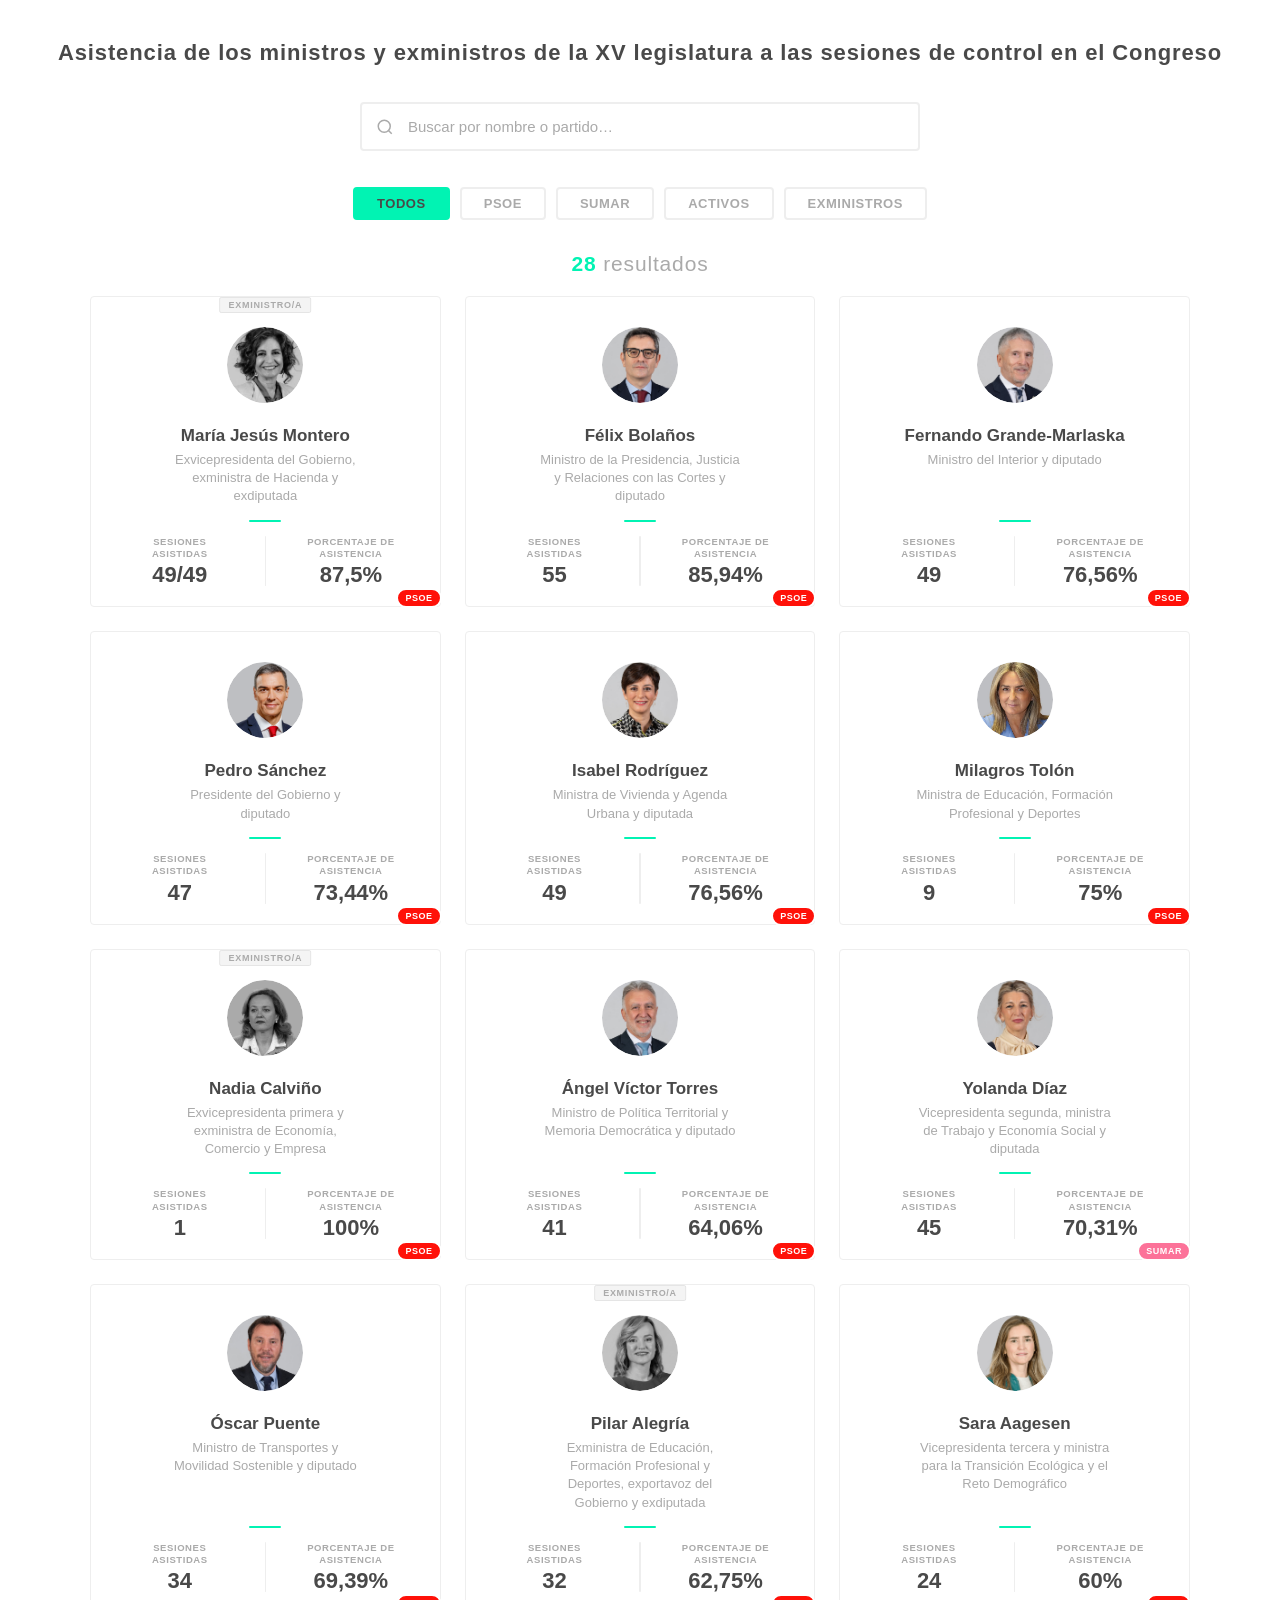
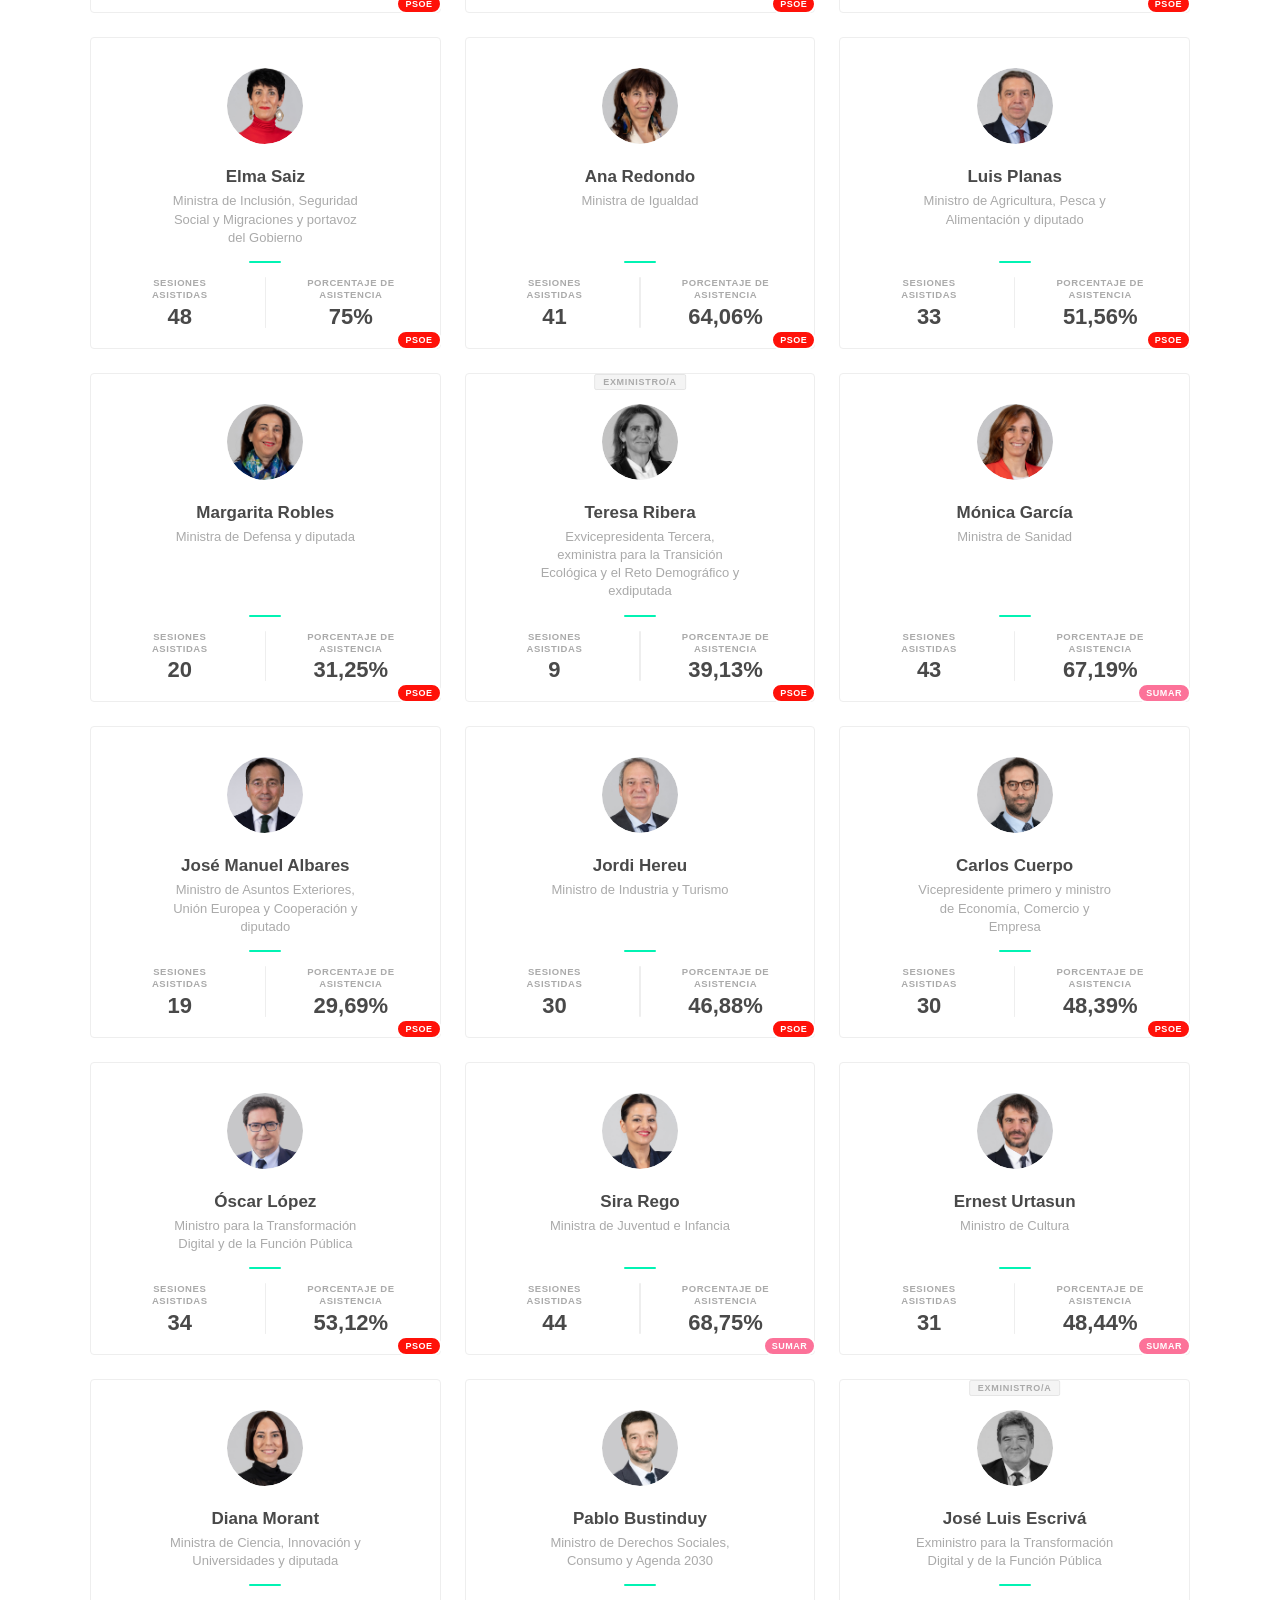
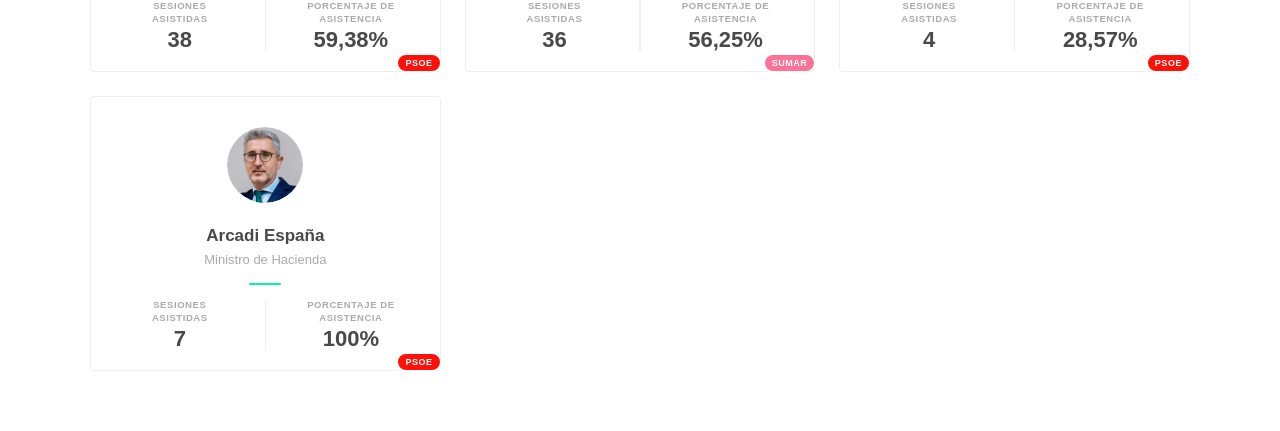
==== commit 77c2df42: "color borde fotos, altura y porcentajes Updated the HTML structure and JavaScript logic for the mini" ====
--- a/visualizaciones/asistencia-ministros-sesiones-control.html
+++ b/visualizaciones/asistencia-ministros-sesiones-control.html
@@ -141,8 +141,8 @@
     flex-shrink: 0;
   }
 
-  .photo-ring.psoe { background: #f31912; }
-  .photo-ring.sumar { background: #e51c55; }
+  .photo-ring.psoe { background: transparent; }
+  .photo-ring.sumar { background: transparent; }
 
   .photo-inner {
     width: 100%;
@@ -238,6 +238,7 @@
     line-height: 1.4;
     margin-bottom: 14px;
     max-width: 200px;
+    flex: 1;
   }
 
   .divider {
@@ -336,7 +337,7 @@
 
 <script>
 const data = [
-  { foto: "files/fotos/ministra_maria_jesus_montero.jpg", nombre: "María Jesús Montero", cargo: "Exvicepresidenta del Gobierno, exministra de Hacienda y exdiputada", partido: "PSOE", activo: false, sesiones: 49, ponderado: 87.5 },
+  { foto: "files/fotos/ministra_maria_jesus_montero.jpg", nombre: "María Jesús Montero", cargo: "Exvicepresidenta del Gobierno, exministra de Hacienda y exdiputada", partido: "PSOE", activo: false, sesiones: "49/49", ponderado: 87.5 },
   { foto: "files/fotos/ministro_felix_bolanos.jpg", nombre: "Félix Bolaños", cargo: "Ministro de la Presidencia, Justicia y Relaciones con las Cortes y diputado", partido: "PSOE", activo: true, sesiones: 55, ponderado: 85.94 },
   { foto: "files/fotos/ministro_fernando_marlaska.jpg", nombre: "Fernando Grande-Marlaska", cargo: "Ministro del Interior y diputado", partido: "PSOE", activo: true, sesiones: 49, ponderado: 76.56 },
   { foto: "files/fotos/presidente_pedro_sanchez.png", nombre: "Pedro Sánchez", cargo: "Presidente del Gobierno y diputado", partido: "PSOE", activo: true, sesiones: 47, ponderado: 73.44 },
@@ -433,8 +434,8 @@
         </div>
         <div class="stat-divider"></div>
         <div class="stat">
-          <div class="stat-label">Sesiones<br>ponderadas<br>asistidas</div>
-          <div class="stat-value">${p.ponderado}</div>
+          <div class="stat-label">Porcentaje de<br>asistencia<br></div>
+          <div class="stat-value">${String(p.ponderado).replace('.', ',')}%</div>
         </div>
       </div>
     `;
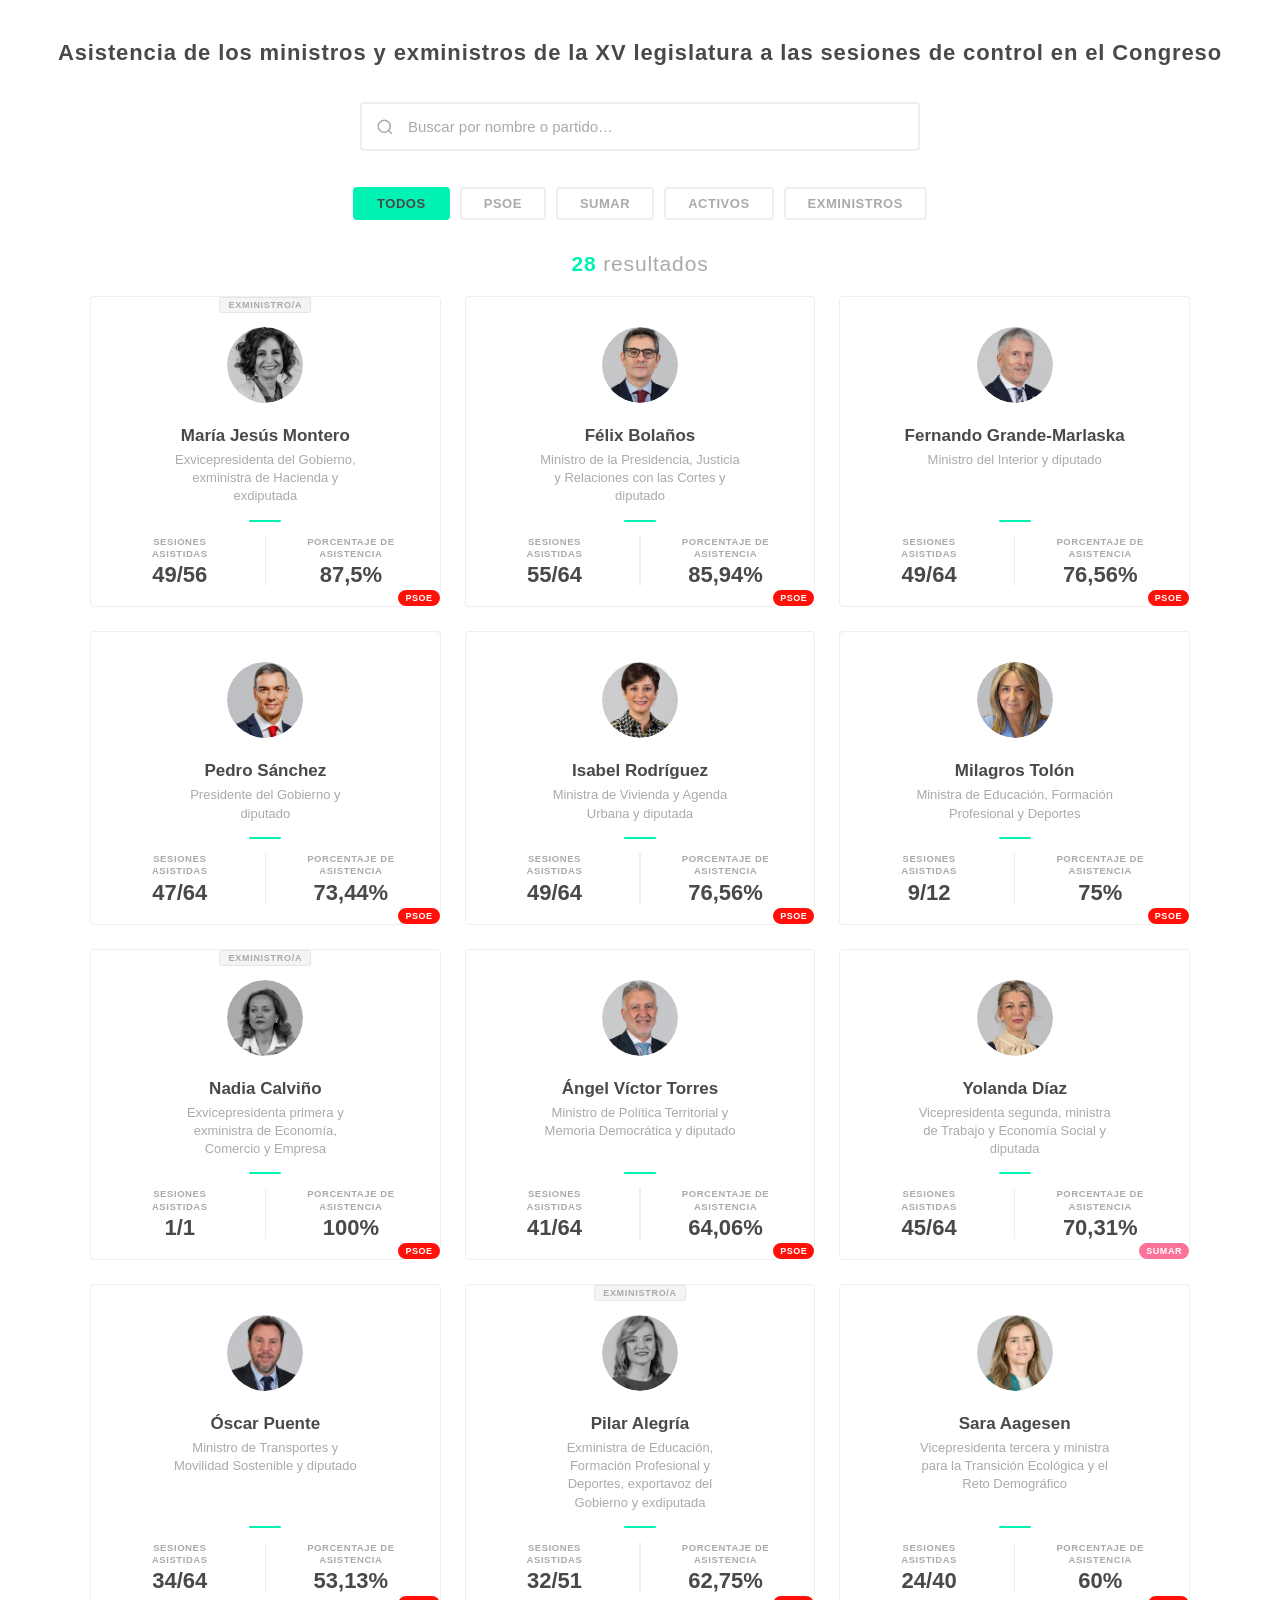
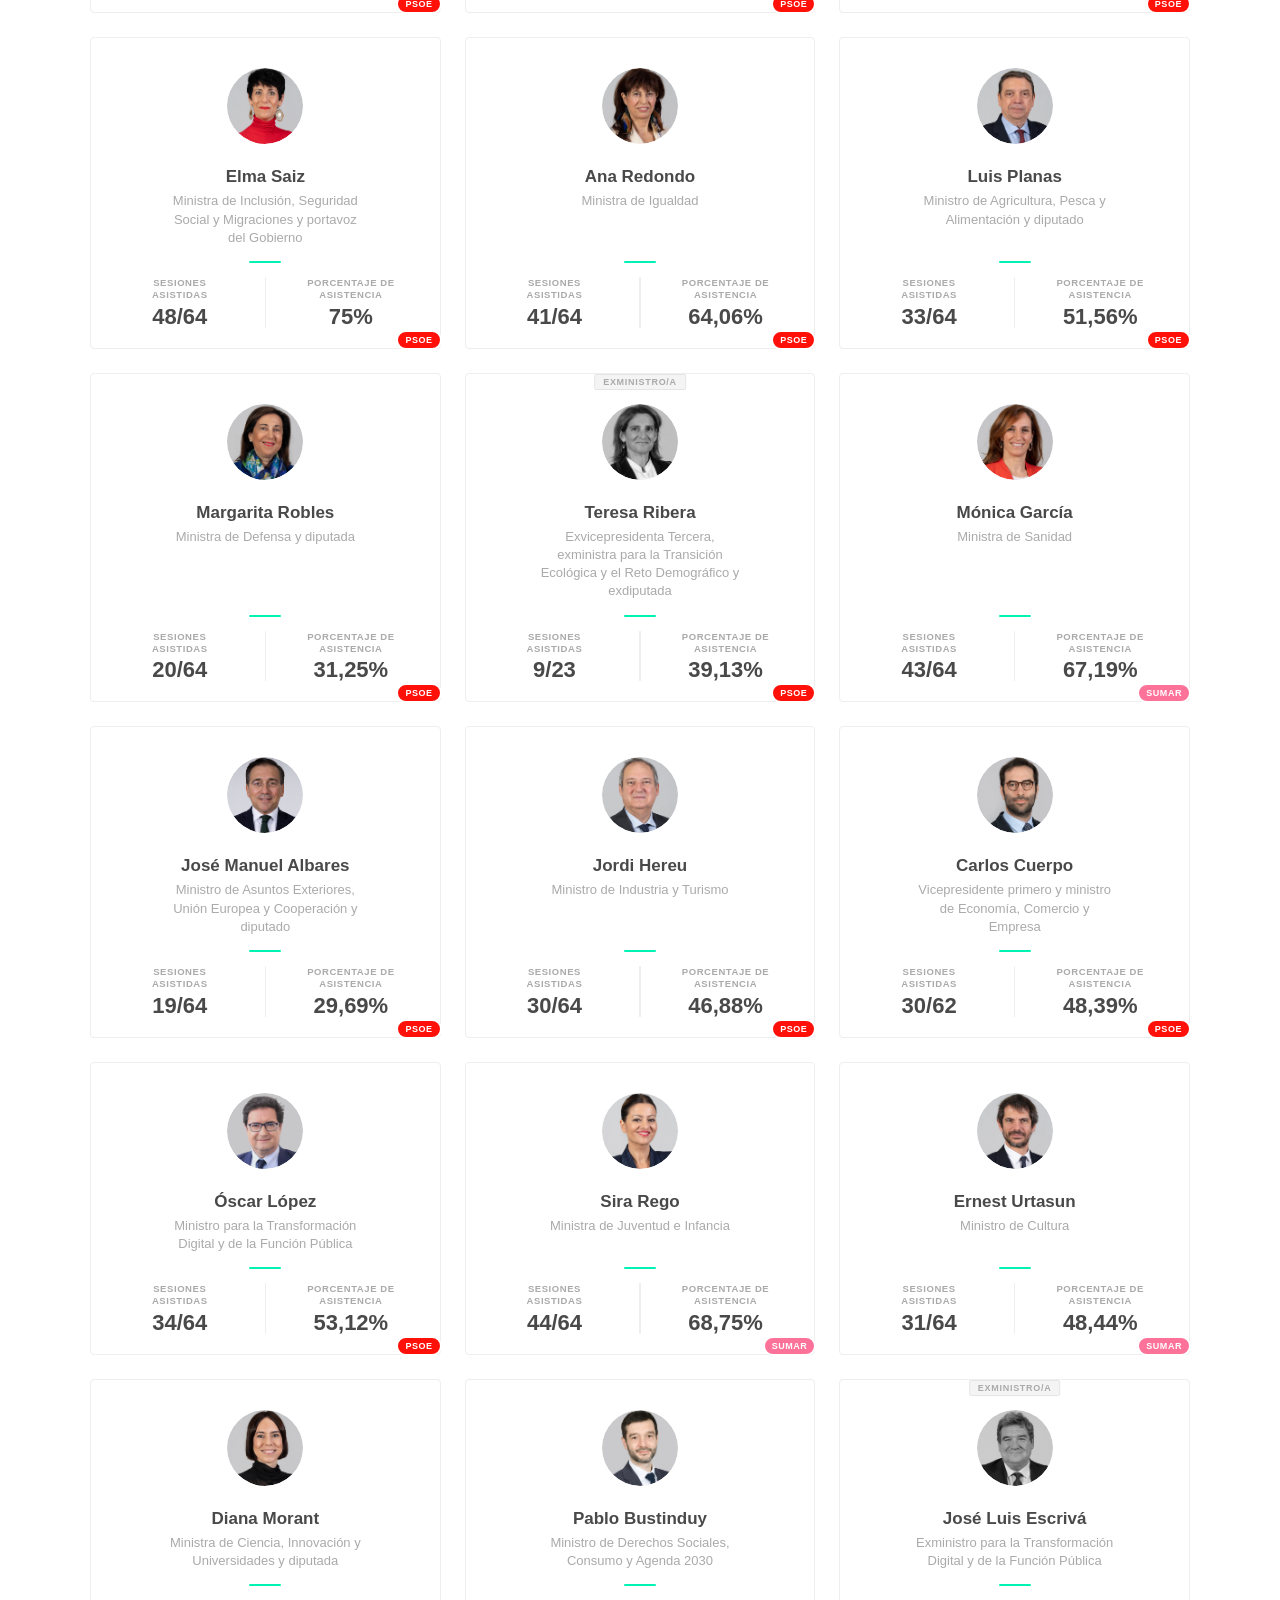
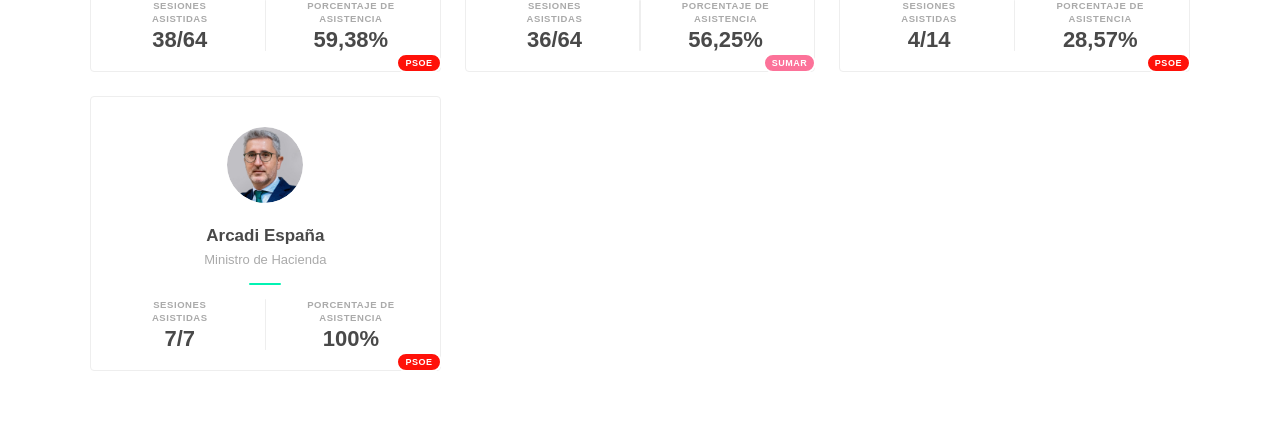
==== commit 6084d96d: "sesiones como string" ====
--- a/visualizaciones/asistencia-ministros-sesiones-control.html
+++ b/visualizaciones/asistencia-ministros-sesiones-control.html
@@ -337,34 +337,34 @@
 
 <script>
 const data = [
-  { foto: "files/fotos/ministra_maria_jesus_montero.jpg", nombre: "María Jesús Montero", cargo: "Exvicepresidenta del Gobierno, exministra de Hacienda y exdiputada", partido: "PSOE", activo: false, sesiones: "49/49", ponderado: 87.5 },
-  { foto: "files/fotos/ministro_felix_bolanos.jpg", nombre: "Félix Bolaños", cargo: "Ministro de la Presidencia, Justicia y Relaciones con las Cortes y diputado", partido: "PSOE", activo: true, sesiones: 55, ponderado: 85.94 },
-  { foto: "files/fotos/ministro_fernando_marlaska.jpg", nombre: "Fernando Grande-Marlaska", cargo: "Ministro del Interior y diputado", partido: "PSOE", activo: true, sesiones: 49, ponderado: 76.56 },
-  { foto: "files/fotos/presidente_pedro_sanchez.png", nombre: "Pedro Sánchez", cargo: "Presidente del Gobierno y diputado", partido: "PSOE", activo: true, sesiones: 47, ponderado: 73.44 },
-  { foto: "files/fotos/ministra_isabel_rodriguez.jpg", nombre: "Isabel Rodríguez", cargo: "Ministra de Vivienda y Agenda Urbana y diputada", partido: "PSOE", activo: true, sesiones: 49, ponderado: 76.56 },
-  { foto: "files/fotos/ministra-milagros-tolon.png", nombre: "Milagros Tolón", cargo: "Ministra de Educación, Formación Profesional y Deportes", partido: "PSOE", activo: true, sesiones: 9, ponderado: 75 },
-  { foto: "files/fotos/ministra_nadia_calvino.png", nombre: "Nadia Calviño", cargo: "Exvicepresidenta primera y exministra de Economía, Comercio y Empresa", partido: "PSOE", activo: false, sesiones: 1, ponderado: 100 },
-  { foto: "files/fotos/ministro_angel_victor_torres.jpg", nombre: "Ángel Víctor Torres", cargo: "Ministro de Política Territorial y Memoria Democrática y diputado", partido: "PSOE", activo: true, sesiones: 41, ponderado: 64.06 },
-  { foto: "files/fotos/ministra_yolanda_diaz.jpg", nombre: "Yolanda Díaz", cargo: "Vicepresidenta segunda, ministra de Trabajo y Economía Social y diputada", partido: "SUMAR", activo: true, sesiones: 45, ponderado: 70.31 },
-  { foto: "files/fotos/ministro_oscar_puente.jpg", nombre: "Óscar Puente", cargo: "Ministro de Transportes y Movilidad Sostenible y diputado", partido: "PSOE", activo: true, sesiones: 34, ponderado: 69.39 },
-  { foto: "files/fotos/ministra_pilar_alegria.jpg", nombre: "Pilar Alegría", cargo: "Exministra de Educación, Formación Profesional y Deportes, exportavoz del Gobierno y exdiputada", partido: "PSOE", activo: false, sesiones: 32, ponderado: 62.75 },
-  { foto: "files/fotos/ministra-sara-aagesen.png", nombre: "Sara Aagesen", cargo: "Vicepresidenta tercera y ministra para la Transición Ecológica y el Reto Demográfico", partido: "PSOE", activo: true, sesiones: 24, ponderado: 60 },
-  { foto: "files/fotos/ministra_elma_saiz.jpg", nombre: "Elma Saiz", cargo: "Ministra de Inclusión, Seguridad Social y Migraciones y portavoz del Gobierno", partido: "PSOE", activo: true, sesiones: 48, ponderado: 75 },
-  { foto: "files/fotos/ministra_ana_redondo.jpg", nombre: "Ana Redondo", cargo: "Ministra de Igualdad", partido: "PSOE", activo: true, sesiones: 41, ponderado: 64.06 },
-  { foto: "files/fotos/ministro_luis_planas.jpg", nombre: "Luis Planas", cargo: "Ministro de Agricultura, Pesca y Alimentación y diputado", partido: "PSOE", activo: true, sesiones: 33, ponderado: 51.56 },
-  { foto: "files/fotos/ministra_margarita_robles.jpg", nombre: "Margarita Robles", cargo: "Ministra de Defensa y diputada", partido: "PSOE", activo: true, sesiones: 20, ponderado: 31.25 },
-  { foto: "files/fotos/ministra_teresa_ribera.jpg", nombre: "Teresa Ribera", cargo: "Exvicepresidenta Tercera, exministra para la Transición Ecológica y el Reto Demográfico y exdiputada", partido: "PSOE", activo: false, sesiones: 9, ponderado: 39.13 },
-  { foto: "files/fotos/ministra_monica_garcia.jpg", nombre: "Mónica García", cargo: "Ministra de Sanidad", partido: "SUMAR", activo: true, sesiones: 43, ponderado: 67.19 },
-  { foto: "files/fotos/ministro_jose_manuel_albares.jpg", nombre: "José Manuel Albares", cargo: "Ministro de Asuntos Exteriores, Unión Europea y Cooperación y diputado", partido: "PSOE", activo: true, sesiones: 19, ponderado: 29.69 },
-  { foto: "files/fotos/ministro_jordi_hereu.jpg", nombre: "Jordi Hereu", cargo: "Ministro de Industria y Turismo", partido: "PSOE", activo: true, sesiones: 30, ponderado: 46.88 },
-  { foto: "files/fotos/ministro_carlos_cuerpo.png", nombre: "Carlos Cuerpo", cargo: "Vicepresidente primero y ministro de Economía, Comercio y Empresa", partido: "PSOE", activo: true, sesiones: 30, ponderado: 48.39 },
-  { foto: "files/fotos/ministro-oscar-lopez.png", nombre: "Óscar López", cargo: "Ministro para la Transformación Digital y de la Función Pública", partido: "PSOE", activo: true, sesiones: 34, ponderado: 53.12 },
-  { foto: "files/fotos/ministra_sira_abed.jpg", nombre: "Sira Rego", cargo: "Ministra de Juventud e Infancia", partido: "SUMAR", activo: true, sesiones: 44, ponderado: 68.75 },
-  { foto: "files/fotos/ministro_ernest_urtasun.jpg", nombre: "Ernest Urtasun", cargo: "Ministro de Cultura", partido: "SUMAR", activo: true, sesiones: 31, ponderado: 48.44 },
-  { foto: "files/fotos/ministra_diana_morant.jpg", nombre: "Diana Morant", cargo: "Ministra de Ciencia, Innovación y Universidades y diputada", partido: "PSOE", activo: true, sesiones: 38, ponderado: 59.38 },
-  { foto: "files/fotos/ministro_pablo_bustinduy.jpg", nombre: "Pablo Bustinduy", cargo: "Ministro de Derechos Sociales, Consumo y Agenda 2030", partido: "SUMAR", activo: true, sesiones: 36, ponderado: 56.25 },
-  { foto: "files/fotos/ministro_jose_luis_escriva.jpg", nombre: "José Luis Escrivá", cargo: "Exministro para la Transformación Digital y de la Función Pública", partido: "PSOE", activo: false, sesiones: 4, ponderado: 28.57 },
-  { foto: "files/fotos/ministro_arcadi_espana.jpg", nombre: "Arcadi España", cargo: "Ministro de Hacienda", partido: "PSOE", activo: true, sesiones: 7, ponderado: 100 },
+  { foto: "files/fotos/ministra_maria_jesus_montero.jpg", nombre: "María Jesús Montero", cargo: "Exvicepresidenta del Gobierno, exministra de Hacienda y exdiputada", partido: "PSOE", activo: false, sesiones: "49/56", ponderado: 87.5 },
+  { foto: "files/fotos/ministro_felix_bolanos.jpg", nombre: "Félix Bolaños", cargo: "Ministro de la Presidencia, Justicia y Relaciones con las Cortes y diputado", partido: "PSOE", activo: true, sesiones: "55/64", ponderado: 85.94 },
+  { foto: "files/fotos/ministro_fernando_marlaska.jpg", nombre: "Fernando Grande-Marlaska", cargo: "Ministro del Interior y diputado", partido: "PSOE", activo: true, sesiones: "49/64", ponderado: 76.56 },
+  { foto: "files/fotos/presidente_pedro_sanchez.png", nombre: "Pedro Sánchez", cargo: "Presidente del Gobierno y diputado", partido: "PSOE", activo: true, sesiones: "47/64", ponderado: 73.44 },
+  { foto: "files/fotos/ministra_isabel_rodriguez.jpg", nombre: "Isabel Rodríguez", cargo: "Ministra de Vivienda y Agenda Urbana y diputada", partido: "PSOE", activo: true, sesiones: "49/64", ponderado: 76.56 },
+  { foto: "files/fotos/ministra-milagros-tolon.png", nombre: "Milagros Tolón", cargo: "Ministra de Educación, Formación Profesional y Deportes", partido: "PSOE", activo: true, sesiones: "9/12", ponderado: 75 },
+  { foto: "files/fotos/ministra_nadia_calvino.png", nombre: "Nadia Calviño", cargo: "Exvicepresidenta primera y exministra de Economía, Comercio y Empresa", partido: "PSOE", activo: false, sesiones: "1/1", ponderado: 100 },
+  { foto: "files/fotos/ministro_angel_victor_torres.jpg", nombre: "Ángel Víctor Torres", cargo: "Ministro de Política Territorial y Memoria Democrática y diputado", partido: "PSOE", activo: true, sesiones: "41/64", ponderado: 64.06 },
+  { foto: "files/fotos/ministra_yolanda_diaz.jpg", nombre: "Yolanda Díaz", cargo: "Vicepresidenta segunda, ministra de Trabajo y Economía Social y diputada", partido: "SUMAR", activo: true, sesiones: "45/64", ponderado: 70.31 },
+  { foto: "files/fotos/ministro_oscar_puente.jpg", nombre: "Óscar Puente", cargo: "Ministro de Transportes y Movilidad Sostenible y diputado", partido: "PSOE", activo: true, sesiones: "34/64", ponderado: 53.13 },
+  { foto: "files/fotos/ministra_pilar_alegria.jpg", nombre: "Pilar Alegría", cargo: "Exministra de Educación, Formación Profesional y Deportes, exportavoz del Gobierno y exdiputada", partido: "PSOE", activo: false, sesiones: "32/51", ponderado: 62.75 },
+  { foto: "files/fotos/ministra-sara-aagesen.png", nombre: "Sara Aagesen", cargo: "Vicepresidenta tercera y ministra para la Transición Ecológica y el Reto Demográfico", partido: "PSOE", activo: true, sesiones: "24/40", ponderado: 60 },
+  { foto: "files/fotos/ministra_elma_saiz.jpg", nombre: "Elma Saiz", cargo: "Ministra de Inclusión, Seguridad Social y Migraciones y portavoz del Gobierno", partido: "PSOE", activo: true, sesiones: "48/64", ponderado: 75 },
+  { foto: "files/fotos/ministra_ana_redondo.jpg", nombre: "Ana Redondo", cargo: "Ministra de Igualdad", partido: "PSOE", activo: true, sesiones: "41/64", ponderado: 64.06 },
+  { foto: "files/fotos/ministro_luis_planas.jpg", nombre: "Luis Planas", cargo: "Ministro de Agricultura, Pesca y Alimentación y diputado", partido: "PSOE", activo: true, sesiones: "33/64", ponderado: 51.56 },
+  { foto: "files/fotos/ministra_margarita_robles.jpg", nombre: "Margarita Robles", cargo: "Ministra de Defensa y diputada", partido: "PSOE", activo: true, sesiones: "20/64", ponderado: 31.25 },
+  { foto: "files/fotos/ministra_teresa_ribera.jpg", nombre: "Teresa Ribera", cargo: "Exvicepresidenta Tercera, exministra para la Transición Ecológica y el Reto Demográfico y exdiputada", partido: "PSOE", activo: false, sesiones: "9/23", ponderado: 39.13 },
+  { foto: "files/fotos/ministra_monica_garcia.jpg", nombre: "Mónica García", cargo: "Ministra de Sanidad", partido: "SUMAR", activo: true, sesiones: "43/64", ponderado: 67.19 },
+  { foto: "files/fotos/ministro_jose_manuel_albares.jpg", nombre: "José Manuel Albares", cargo: "Ministro de Asuntos Exteriores, Unión Europea y Cooperación y diputado", partido: "PSOE", activo: true, sesiones: "19/64", ponderado: 29.69 },
+  { foto: "files/fotos/ministro_jordi_hereu.jpg", nombre: "Jordi Hereu", cargo: "Ministro de Industria y Turismo", partido: "PSOE", activo: true, sesiones: "30/64", ponderado: 46.88 },
+  { foto: "files/fotos/ministro_carlos_cuerpo.png", nombre: "Carlos Cuerpo", cargo: "Vicepresidente primero y ministro de Economía, Comercio y Empresa", partido: "PSOE", activo: true, sesiones: "30/62", ponderado: 48.39 },
+  { foto: "files/fotos/ministro-oscar-lopez.png", nombre: "Óscar López", cargo: "Ministro para la Transformación Digital y de la Función Pública", partido: "PSOE", activo: true, sesiones: "34/64", ponderado: 53.12 },
+  { foto: "files/fotos/ministra_sira_abed.jpg", nombre: "Sira Rego", cargo: "Ministra de Juventud e Infancia", partido: "SUMAR", activo: true, sesiones: "44/64", ponderado: 68.75 },
+  { foto: "files/fotos/ministro_ernest_urtasun.jpg", nombre: "Ernest Urtasun", cargo: "Ministro de Cultura", partido: "SUMAR", activo: true, sesiones: "31/64", ponderado: 48.44 },
+  { foto: "files/fotos/ministra_diana_morant.jpg", nombre: "Diana Morant", cargo: "Ministra de Ciencia, Innovación y Universidades y diputada", partido: "PSOE", activo: true, sesiones: "38/64", ponderado: 59.38 },
+  { foto: "files/fotos/ministro_pablo_bustinduy.jpg", nombre: "Pablo Bustinduy", cargo: "Ministro de Derechos Sociales, Consumo y Agenda 2030", partido: "SUMAR", activo: true, sesiones: "36/64", ponderado: 56.25 },
+  { foto: "files/fotos/ministro_jose_luis_escriva.jpg", nombre: "José Luis Escrivá", cargo: "Exministro para la Transformación Digital y de la Función Pública", partido: "PSOE", activo: false, sesiones: "4/14", ponderado: 28.57 },
+  { foto: "files/fotos/ministro_arcadi_espana.jpg", nombre: "Arcadi España", cargo: "Ministro de Hacienda", partido: "PSOE", activo: true, sesiones: "7/7", ponderado: 100 },
 ];
 
 let activeFilter = 'todos';
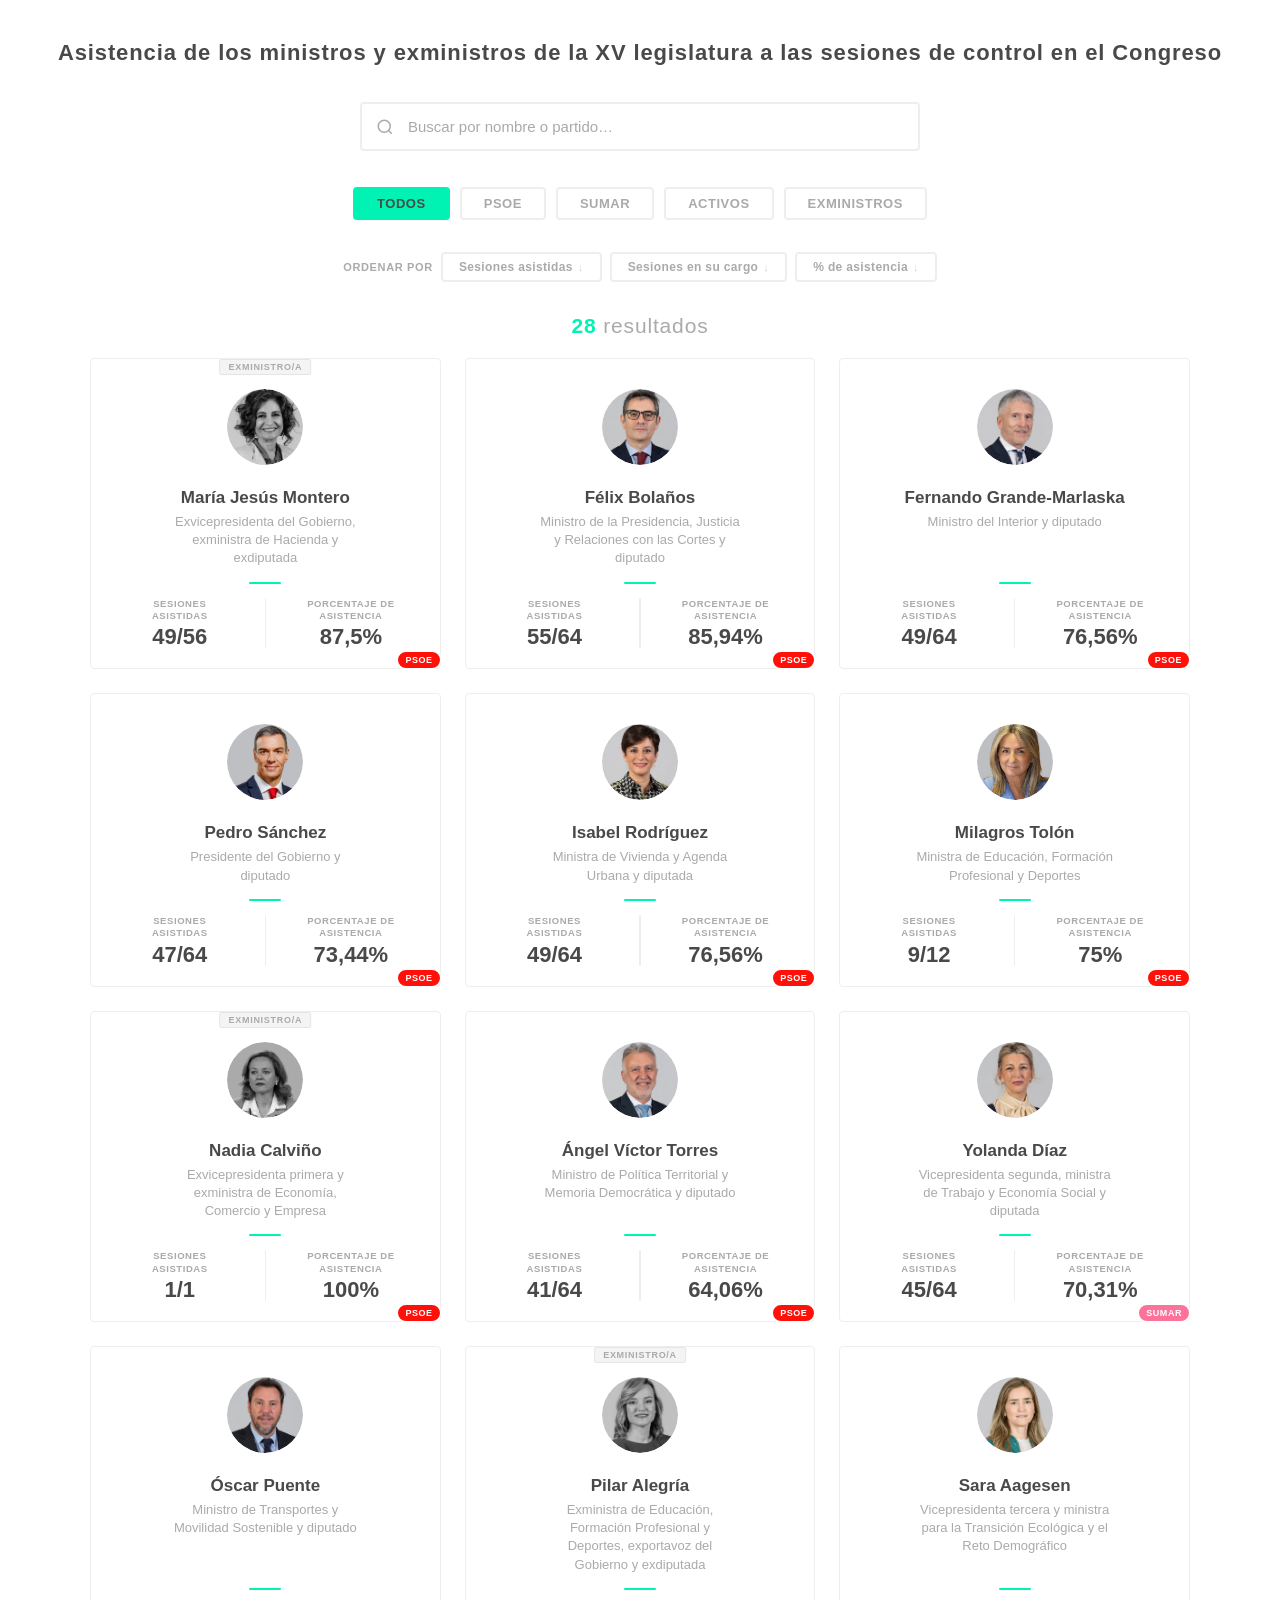
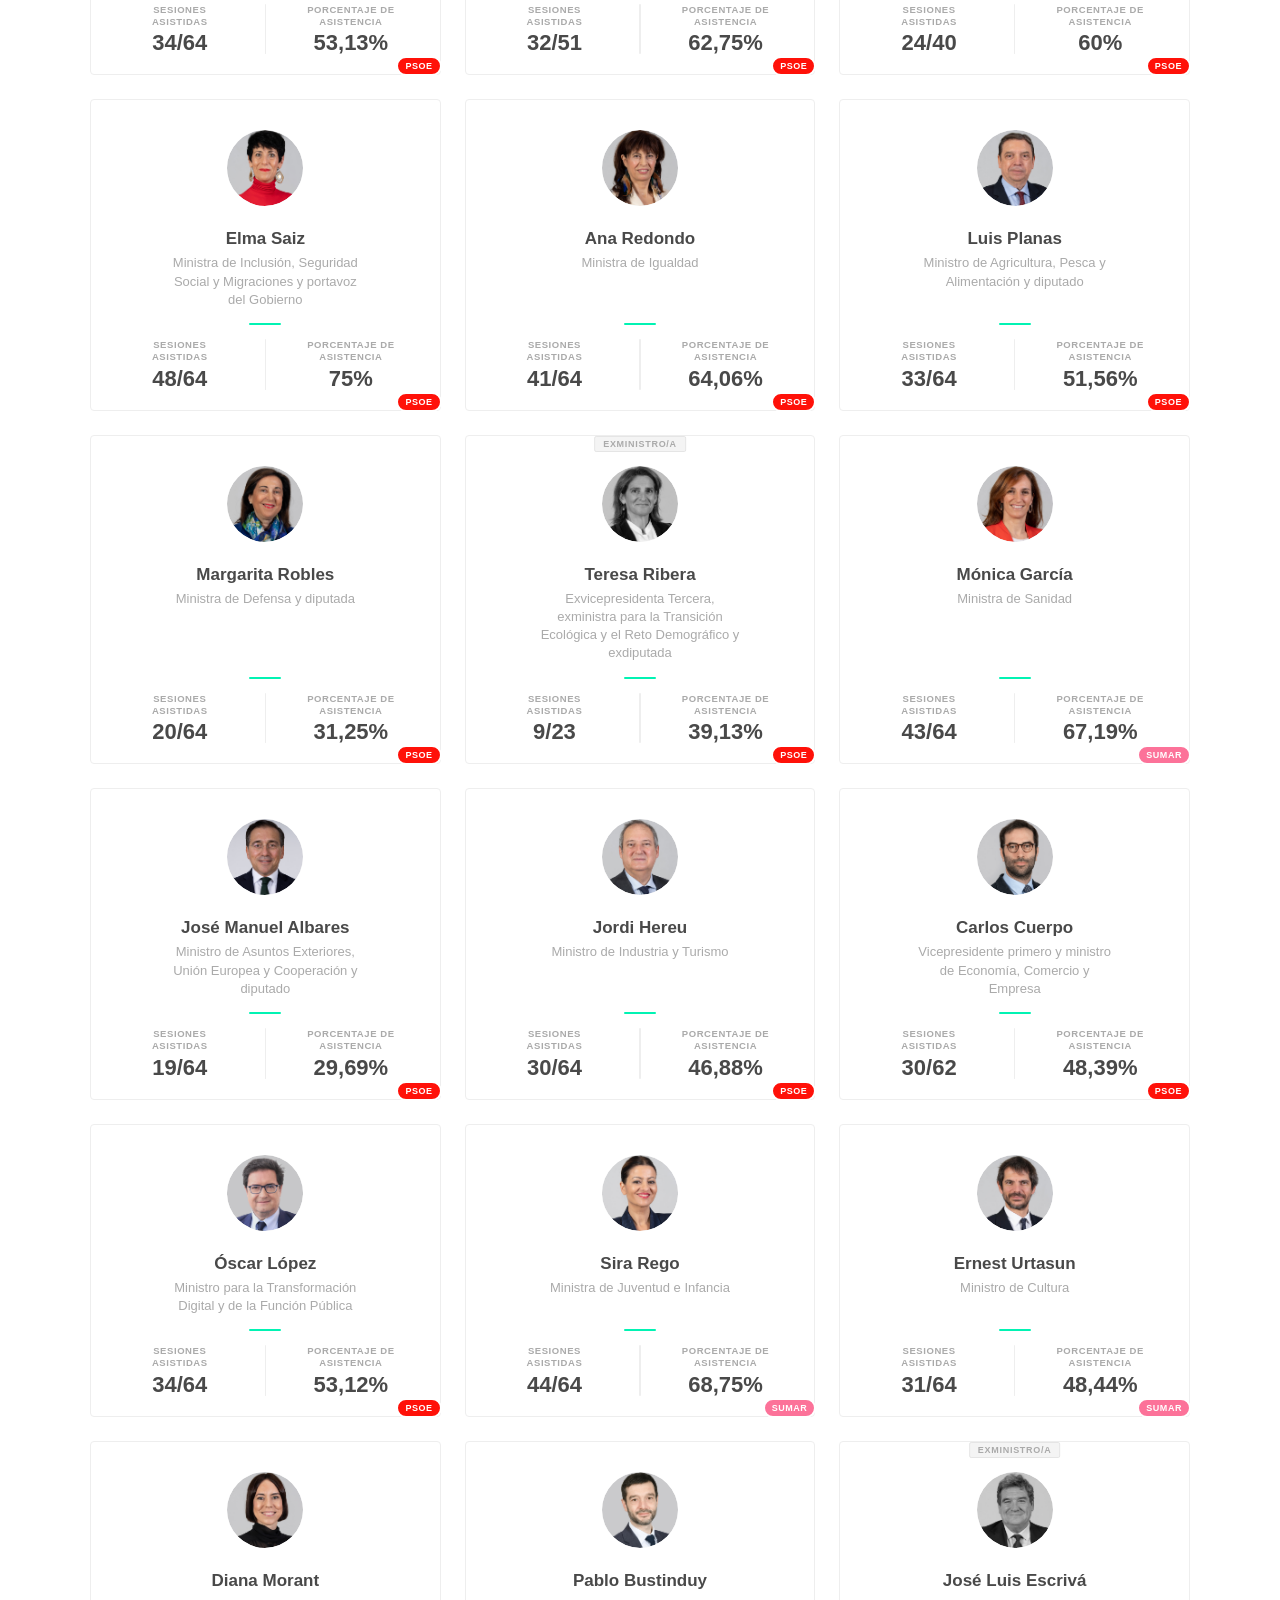
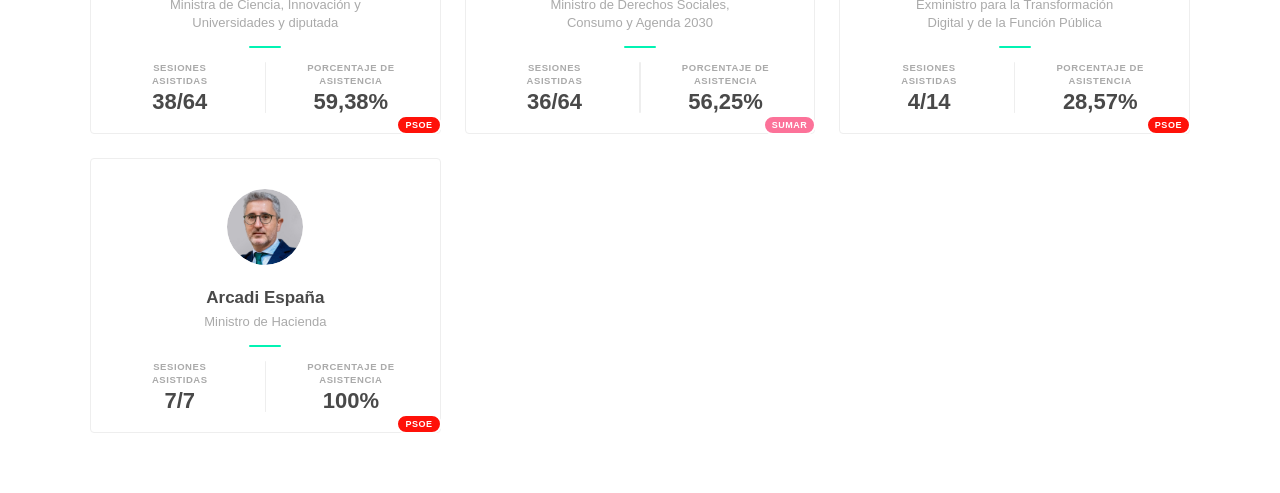
==== commit 266f4e4b: "botones de ordenar" ====
--- a/visualizaciones/asistencia-ministros-sesiones-control.html
+++ b/visualizaciones/asistencia-ministros-sesiones-control.html
@@ -289,6 +289,60 @@
     flex-shrink: 0;
   }
 
+  .sort-bar {
+    display: flex;
+    gap: 8px;
+    justify-content: center;
+    align-items: center;
+    margin-bottom: 32px;
+    flex-wrap: wrap;
+  }
+
+  .sort-label {
+    font-size: 11px;
+    font-weight: 600;
+    letter-spacing: 0.06em;
+    text-transform: uppercase;
+    color: #aaaaaa;
+  }
+
+  .sort-btn {
+    padding: 6px 16px;
+    border-radius: 4px;
+    border: 2px solid #eeeeee;
+    background: #fff;
+    font-family: 'Helvetica Neue', Helvetica, Arial, sans-serif;
+    font-size: 12px;
+    font-weight: 600;
+    color: #aaaaaa;
+    cursor: pointer;
+    letter-spacing: 0.03em;
+    transition: all 0.2s;
+    display: flex;
+    align-items: center;
+    gap: 5px;
+  }
+
+  .sort-btn:hover {
+    border-color: #01f3b3;
+    color: #494949;
+  }
+
+  .sort-btn.active {
+    border-color: #01f3b3;
+    color: #494949;
+  }
+
+  .sort-arrow {
+    font-size: 11px;
+    opacity: 0.5;
+  }
+
+  .sort-btn.active .sort-arrow {
+    opacity: 1;
+    color: #01f3b3;
+  }
+
   .no-results {
     text-align: center;
     color: #aaaaaa;
@@ -330,6 +384,19 @@
   <button class="filter-btn" onclick="setFilter('SUMAR', this)">Sumar</button>
   <button class="filter-btn" onclick="setFilter('activos', this)">Activos</button>
   <button class="filter-btn" onclick="setFilter('exministros', this)">Exministros</button>
+</div>
+
+<div class="sort-bar">
+  <span class="sort-label">Ordenar por</span>
+  <button class="sort-btn" id="sort-asistidas" onclick="setSort('asistidas', this)">
+    Sesiones asistidas <span class="sort-arrow">↓</span>
+  </button>
+  <button class="sort-btn" id="sort-cargo" onclick="setSort('cargo', this)">
+    Sesiones en su cargo <span class="sort-arrow">↓</span>
+  </button>
+  <button class="sort-btn" id="sort-ponderado" onclick="setSort('ponderado', this)">
+    % de asistencia <span class="sort-arrow">↓</span>
+  </button>
 </div>
 
 <div class="count" id="count"></div>
@@ -368,6 +435,24 @@
 ];
 
 let activeFilter = 'todos';
+let activeSort = null;
+let sortDir = 'desc';
+
+function setSort(field, btn) {
+  if (activeSort === field) {
+    sortDir = sortDir === 'desc' ? 'asc' : 'desc';
+  } else {
+    activeSort = field;
+    sortDir = 'desc';
+  }
+  document.querySelectorAll('.sort-btn').forEach(b => {
+    b.classList.remove('active');
+    b.querySelector('.sort-arrow').textContent = '↓';
+  });
+  btn.classList.add('active');
+  btn.querySelector('.sort-arrow').textContent = sortDir === 'desc' ? '↓' : '↑';
+  filterCards();
+}
 
 function setFilter(filter, btn) {
   activeFilter = filter;
@@ -381,6 +466,9 @@
   const grid = document.getElementById('grid');
   grid.innerHTML = '';
 
+  const getSesionesAsistidas = p => parseInt(p.sesiones.split('/')[0]);
+  const getSesionesCargo = p => parseInt(p.sesiones.split('/')[1]);
+
   const filtered = data.filter(p => {
     const matchSearch = !q ||
       p.nombre.toLowerCase().includes(q) ||
@@ -395,6 +483,16 @@
 
     return matchSearch && matchFilter;
   });
+
+  if (activeSort) {
+    filtered.sort((a, b) => {
+      let va, vb;
+      if (activeSort === 'asistidas') { va = getSesionesAsistidas(a); vb = getSesionesAsistidas(b); }
+      else if (activeSort === 'cargo')  { va = getSesionesCargo(a);    vb = getSesionesCargo(b); }
+      else                              { va = a.ponderado;             vb = b.ponderado; }
+      return sortDir === 'desc' ? vb - va : va - vb;
+    });
+  }
 
   const countEl = document.getElementById('count');
   countEl.innerHTML = `<span>${filtered.length}</span> resultado${filtered.length !== 1 ? 's' : ''}`;
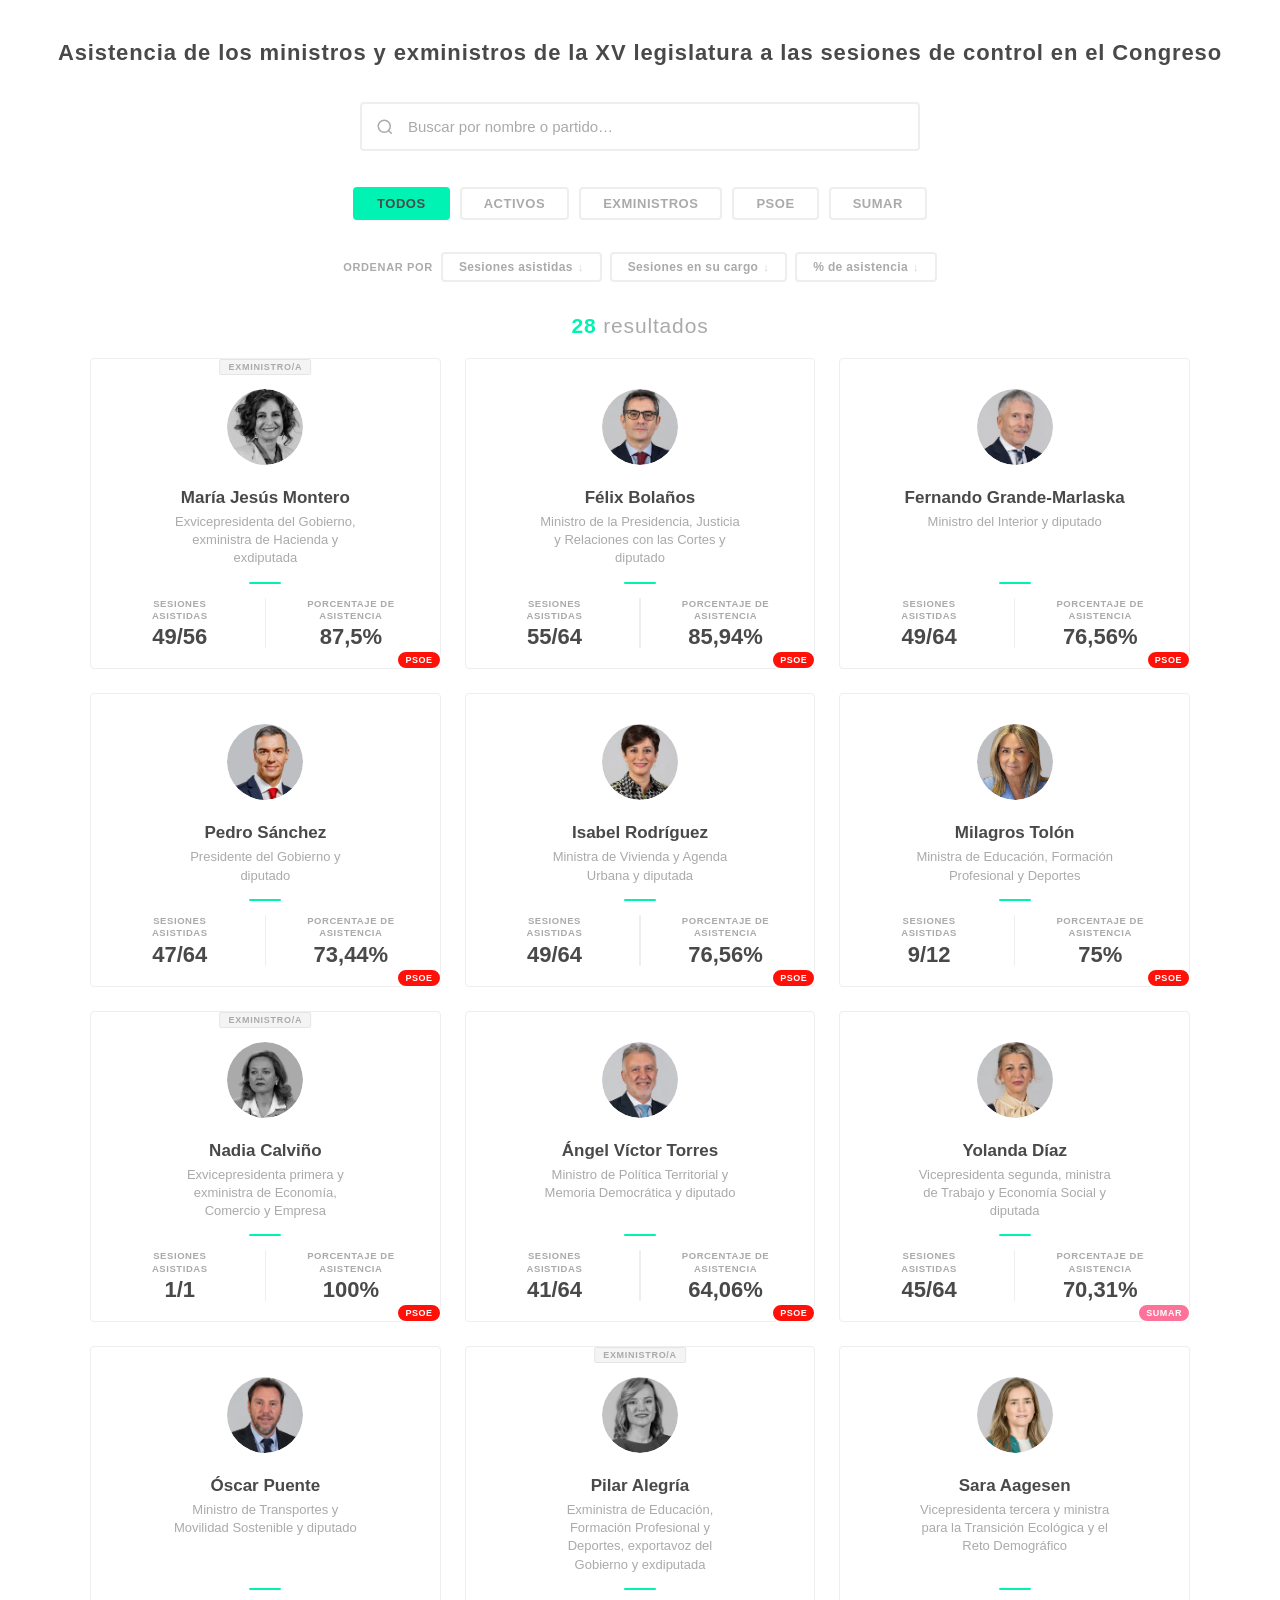
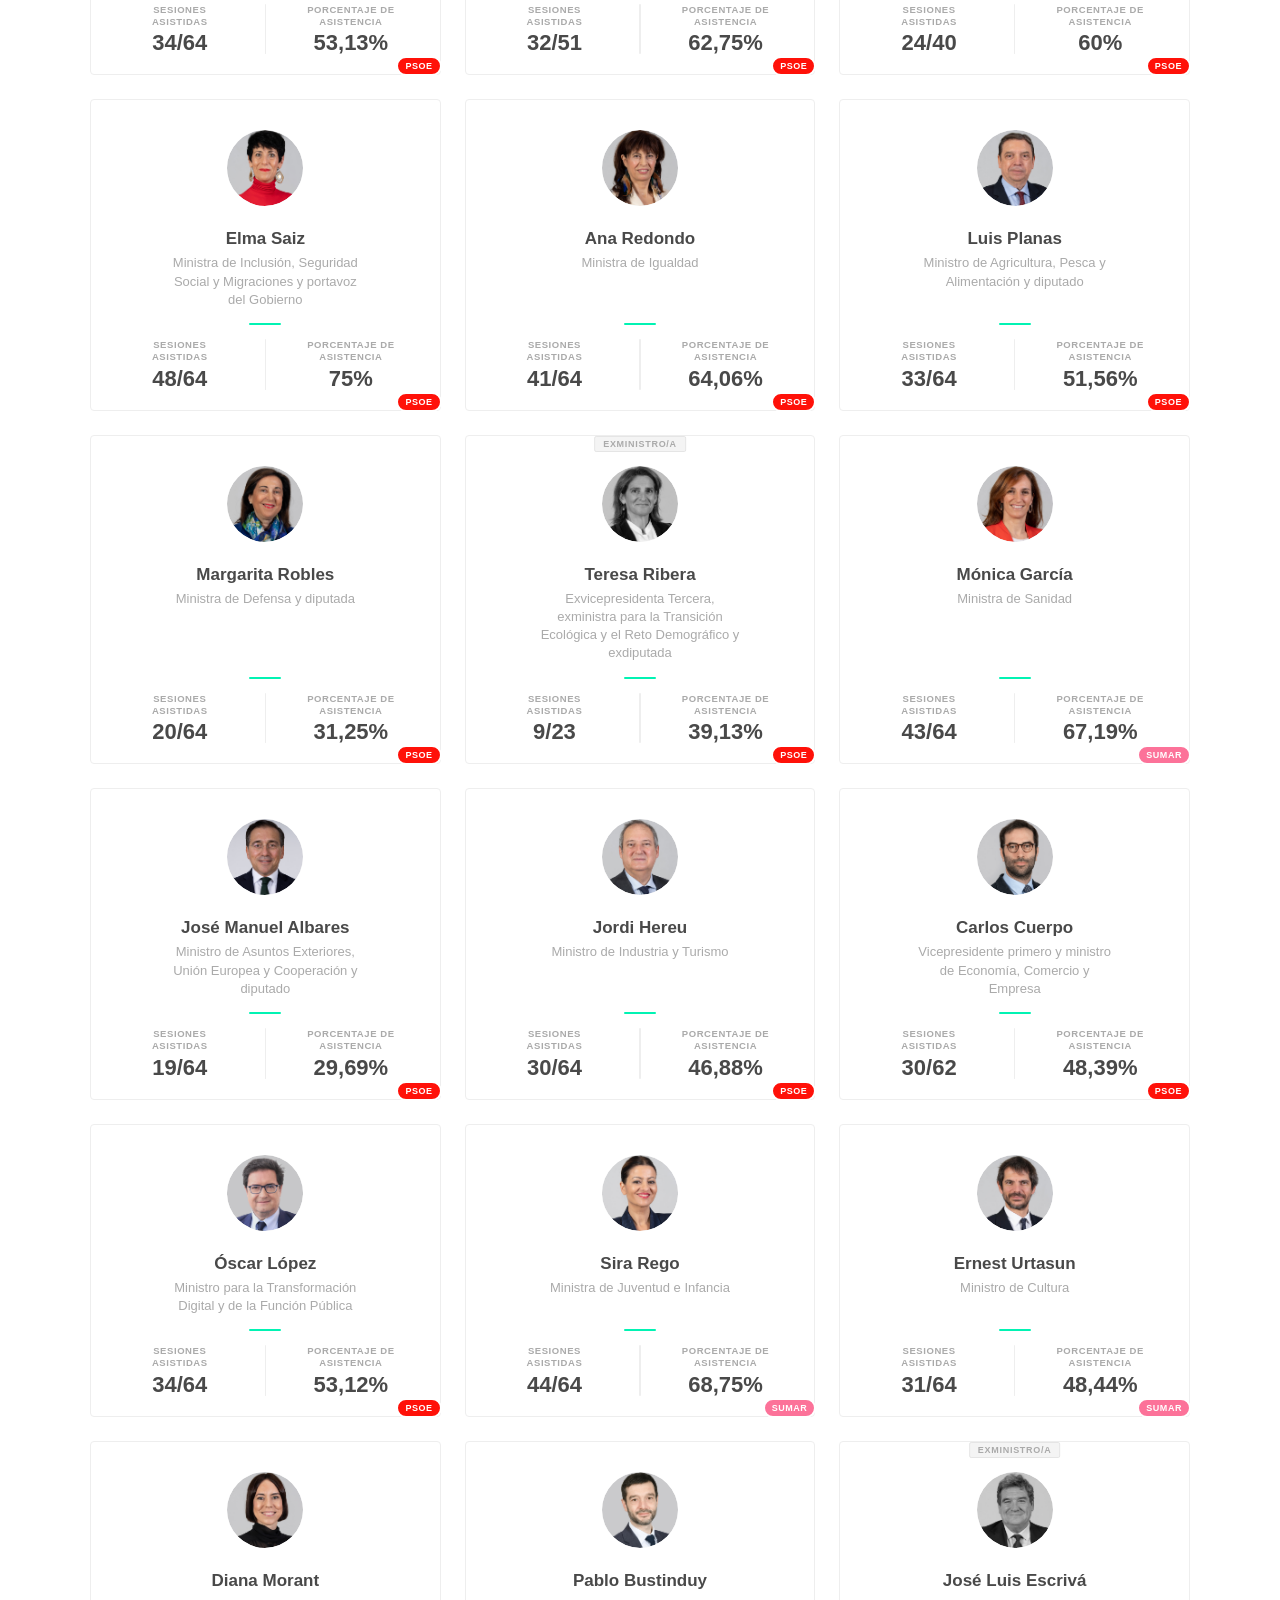
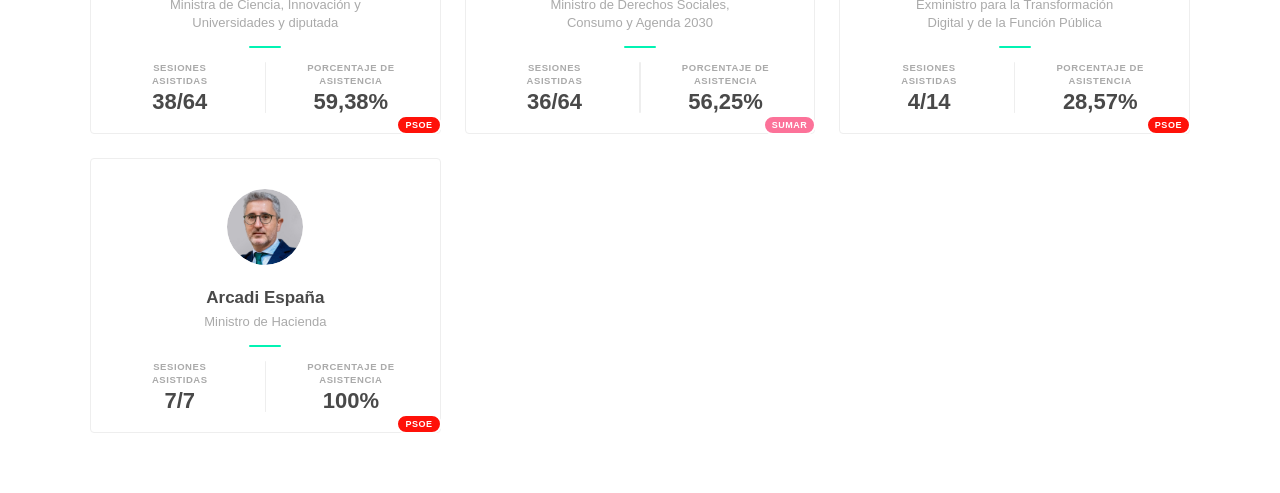
==== commit 5490898a: "cambio orden botones" ====
--- a/visualizaciones/asistencia-ministros-sesiones-control.html
+++ b/visualizaciones/asistencia-ministros-sesiones-control.html
@@ -380,10 +380,10 @@
 
 <div class="filters">
   <button class="filter-btn active" onclick="setFilter('todos', this)">Todos</button>
+  <button class="filter-btn" onclick="setFilter('activos', this)">Activos</button>
+  <button class="filter-btn" onclick="setFilter('exministros', this)">Exministros</button>
   <button class="filter-btn" onclick="setFilter('PSOE', this)">PSOE</button>
   <button class="filter-btn" onclick="setFilter('SUMAR', this)">Sumar</button>
-  <button class="filter-btn" onclick="setFilter('activos', this)">Activos</button>
-  <button class="filter-btn" onclick="setFilter('exministros', this)">Exministros</button>
 </div>
 
 <div class="sort-bar">
